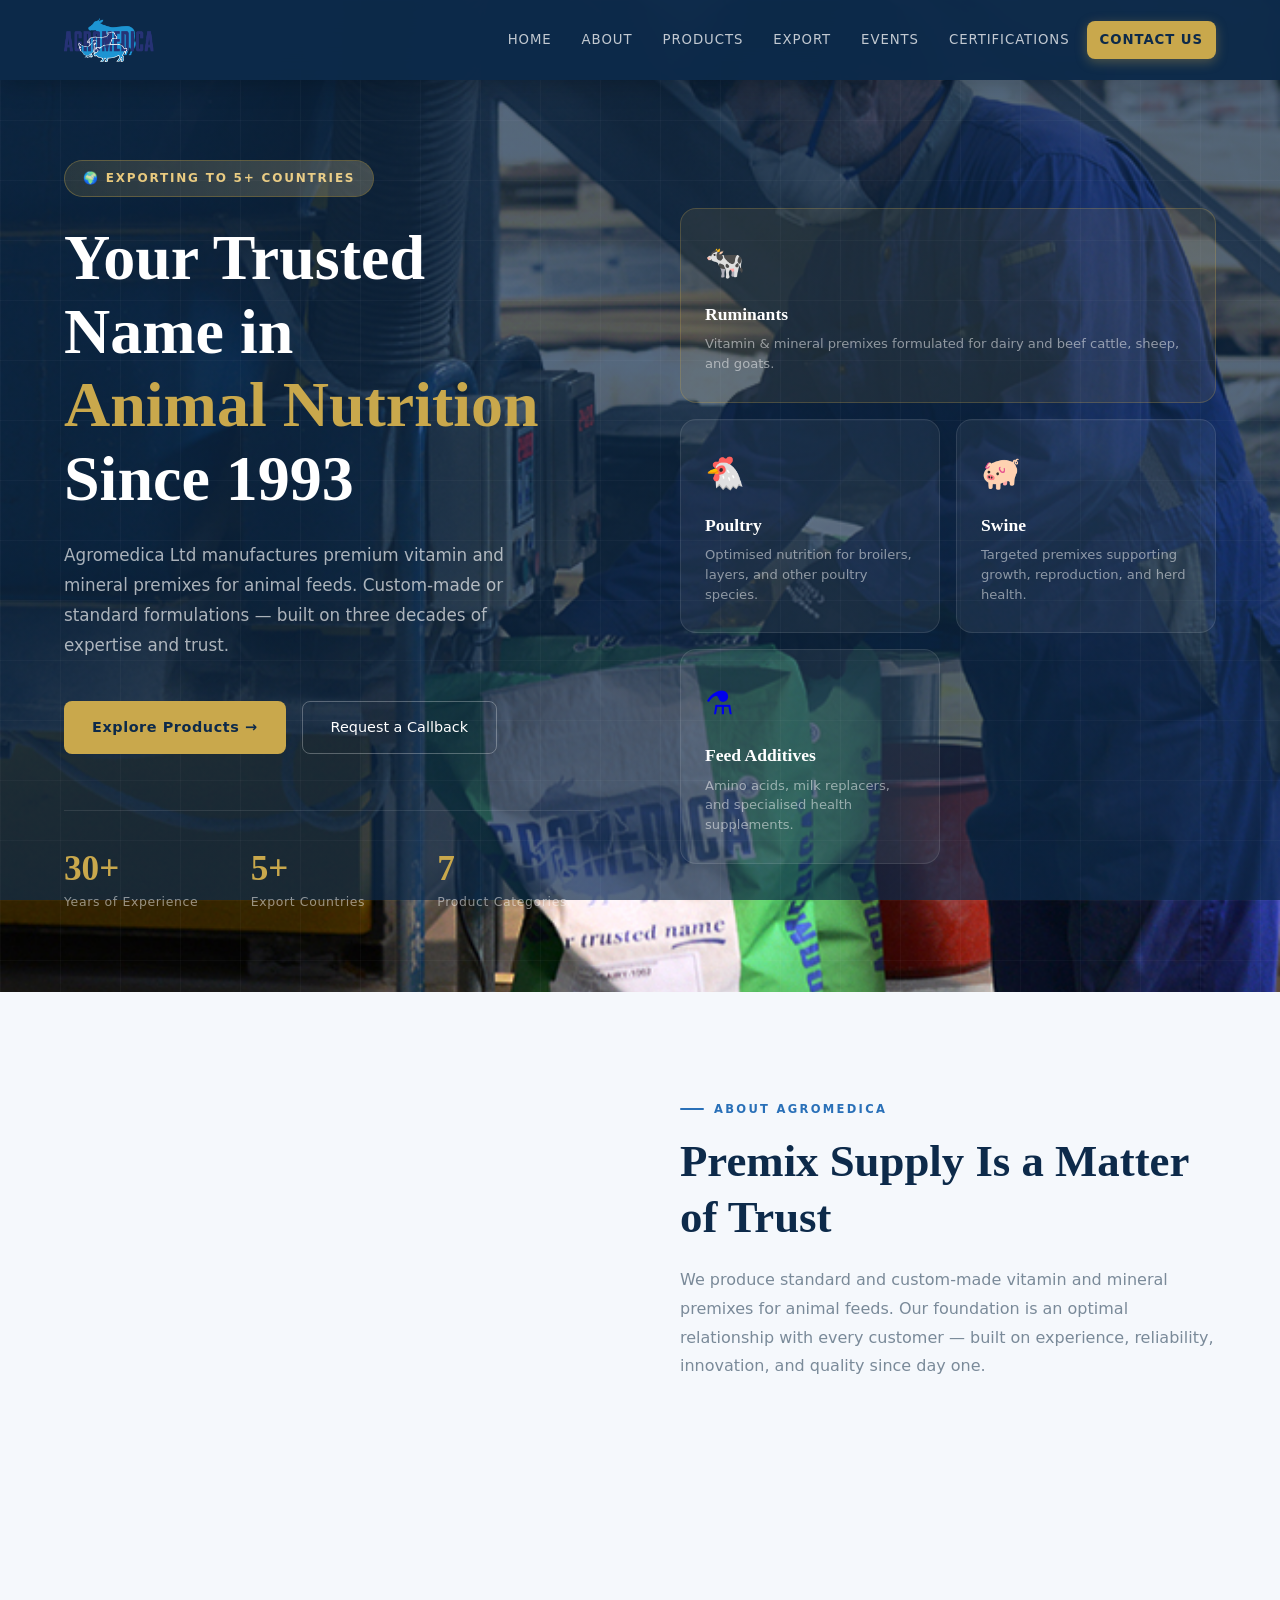
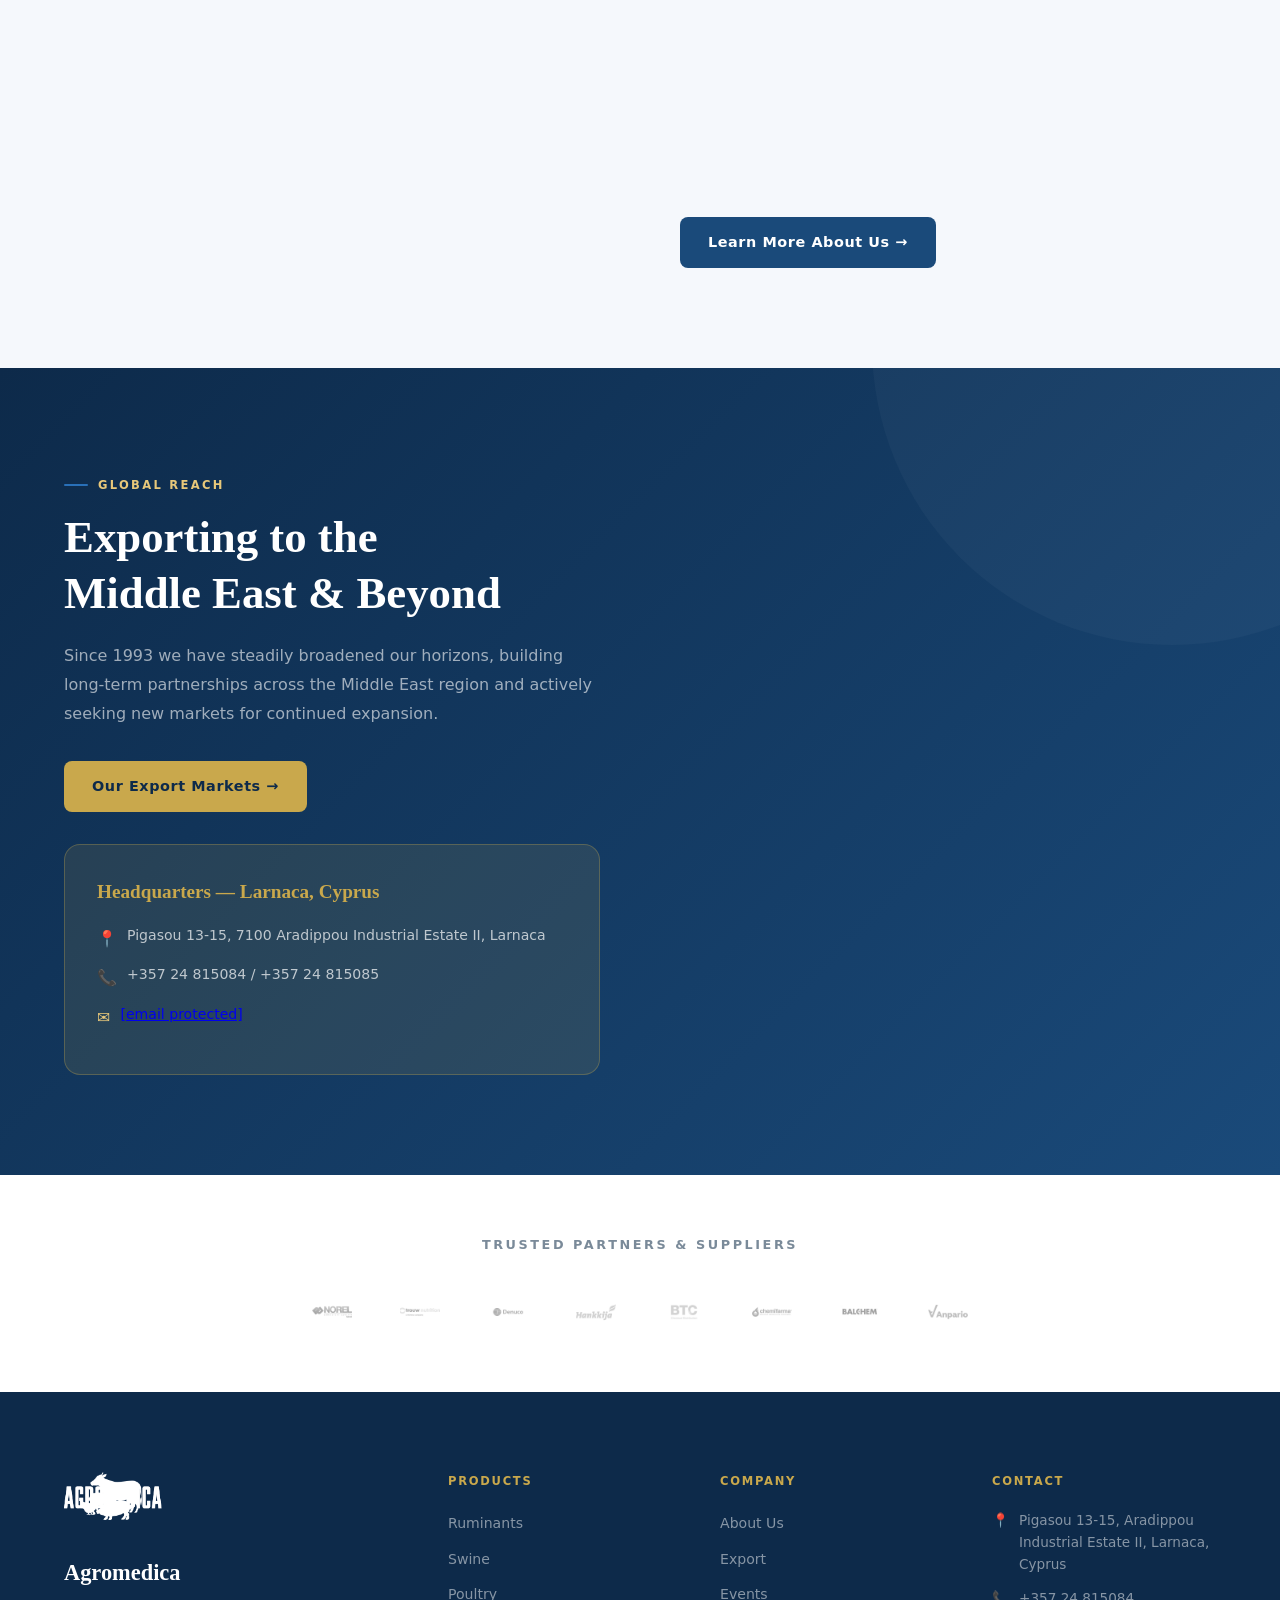
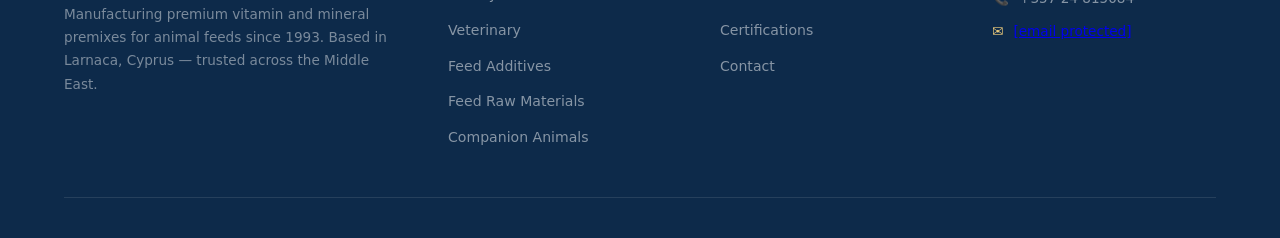
==== index.html @ ba74bc14 "Initial commit" ====
<!DOCTYPE html>
<html lang="en">
<head>
  <meta charset="UTF-8">
  <meta name="viewport" content="width=device-width, initial-scale=1.0">
  <title>Agromedica — Animal Nutrition Since 1993</title>
  <style>
/* ── Playfair Display — works offline via system fallback ── */
:root {
  --blue-dark: #0d2a4a;
  --blue-mid: #1a4a7a;
  --blue-accent: #2970b8;
  --blue-light: #5a9fd4;
  --blue-pale: #e8f2fb;
  --gold: #c9a84c;
  --gold-light: #e8c87a;
  --cream: #f5f8fc;
  --white: #ffffff;
  --gray-100: #f0f4f8;
  --gray-200: #dde6ef;
  --gray-500: #7a8a99;
  --gray-700: #3d4f60;
  --gray-900: #111e2d;
  --font-display: Georgia, 'Times New Roman', serif;
  --font-body: -apple-system, BlinkMacSystemFont, 'Segoe UI', system-ui, sans-serif;
  --nav-h: 80px;
  --ease: cubic-bezier(0.4, 0, 0.2, 1);
  --transition: 0.3s var(--ease);
}

*, *::before, *::after { box-sizing: border-box; margin: 0; padding: 0; }
html { scroll-behavior: smooth; }
body { font-family: var(--font-body); font-size: 16px; color: var(--gray-900); background: var(--white); line-height: 1.6; overflow-x: hidden; }

/* ── KEYFRAMES ── */
@keyframes fadeUp { from { opacity:0; transform:translateY(40px); } to { opacity:1; transform:translateY(0); } }
@keyframes fadeIn { from { opacity:0; } to { opacity:1; } }
@keyframes slideInLeft { from { opacity:0; transform:translateX(-60px); } to { opacity:1; transform:translateX(0); } }
@keyframes slideInRight { from { opacity:0; transform:translateX(60px); } to { opacity:1; transform:translateX(0); } }
@keyframes shimmer { 0% { background-position:-200% center; } 100% { background-position:200% center; } }
@keyframes float { 0%,100% { transform:translateY(0); } 50% { transform:translateY(-14px); } }
@keyframes spin-slow { from { transform:rotate(0deg); } to { transform:rotate(360deg); } }
@keyframes nav-drop { from { opacity:0; transform:translateY(-100%); } to { opacity:1; transform:translateY(0); } }
@keyframes particle { 0% { transform:translateY(0) rotate(0deg); opacity:.6; } 100% { transform:translateY(-100vh) rotate(720deg); opacity:0; } }
@keyframes gradient-shift { 0%,100% { background-position:0% 50%; } 50% { background-position:100% 50%; } }
@keyframes bar-grow { from { transform:scaleX(0); } to { transform:scaleX(1); } }
@keyframes pulse { 0%,100% { box-shadow:0 0 0 0 rgba(201,168,76,0.4); } 50% { box-shadow:0 0 0 12px rgba(201,168,76,0); } }

/* ── SCROLL REVEAL ── */
.reveal { opacity:0; transform:translateY(36px); transition:opacity .7s var(--ease), transform .7s var(--ease); }
.reveal.visible { opacity:1; transform:translateY(0); }
.reveal-left { opacity:0; transform:translateX(-50px); transition:opacity .7s var(--ease), transform .7s var(--ease); }
.reveal-left.visible { opacity:1; transform:translateX(0); }
.reveal-right { opacity:0; transform:translateX(50px); transition:opacity .7s var(--ease), transform .7s var(--ease); }
.reveal-right.visible { opacity:1; transform:translateX(0); }
.delay-1 { transition-delay:.1s!important; } .delay-2 { transition-delay:.2s!important; }
.delay-3 { transition-delay:.3s!important; } .delay-4 { transition-delay:.4s!important; }
.delay-5 { transition-delay:.5s!important; }

/* ── NAV ── */
nav {
  position:fixed; top:0; left:0; right:0; height:var(--nav-h);
  background:rgba(13,42,74,0.97);
  backdrop-filter:blur(16px); -webkit-backdrop-filter:blur(16px);
  display:flex; align-items:center; justify-content:space-between;
  padding:0 5%; z-index:1000;
  box-shadow:0 2px 24px rgba(0,0,0,0.25);
  animation:nav-drop .6s var(--ease) both;
}
.nav-logo { display:flex; align-items:center; gap:12px; text-decoration:none; transition:opacity var(--transition); }
.nav-logo:hover { opacity:.85; }
.nav-logo-icon {
  width:44px; height:44px; background:var(--gold); border-radius:10px;
  display:grid; place-items:center; font-size:20px;
  transition:transform var(--transition), box-shadow var(--transition);
}
.nav-logo:hover .nav-logo-icon { transform:rotate(-8deg) scale(1.1); box-shadow:0 6px 18px rgba(201,168,76,.5); }
.nav-logo-text { font-family:var(--font-display); font-size:1.4rem; font-weight:700; color:var(--white); letter-spacing:.02em; display:block; }
.nav-logo-sub { display:block; font-size:.6rem; font-weight:400; letter-spacing:.18em; text-transform:uppercase; color:var(--gold-light); line-height:1; }
.nav-links { display:flex; align-items:center; gap:4px; list-style:none; }
.nav-links li { opacity:0; animation:fadeIn .4s var(--ease) forwards; }
.nav-links li:nth-child(1){animation-delay:.15s} .nav-links li:nth-child(2){animation-delay:.22s}
.nav-links li:nth-child(3){animation-delay:.29s} .nav-links li:nth-child(4){animation-delay:.36s}
.nav-links li:nth-child(5){animation-delay:.43s} .nav-links li:nth-child(6){animation-delay:.5s}
.nav-links li:nth-child(7){animation-delay:.57s}
.nav-links a {
  font-size:.83rem; font-weight:500; letter-spacing:.07em; text-transform:uppercase;
  color:rgba(255,255,255,.75); text-decoration:none;
  padding:8px 13px; border-radius:7px; display:block; position:relative;
  transition:color var(--transition), background var(--transition);
}
.nav-links a::after {
  content:''; position:absolute; bottom:4px; left:13px; right:13px;
  height:2px; background:var(--gold); border-radius:2px;
  transform:scaleX(0); transform-origin:center;
  transition:transform var(--transition);
}
.nav-links a:hover, .nav-links a.active { color:var(--white); background:rgba(255,255,255,.09); }
.nav-links a:hover::after, .nav-links a.active::after { transform:scaleX(1); }
.nav-cta { background:var(--gold)!important; color:var(--blue-dark)!important; font-weight:700!important; border-radius:8px!important; box-shadow:0 3px 12px rgba(201,168,76,.35)!important; }
.nav-cta:hover { background:var(--gold-light)!important; transform:translateY(-2px)!important; box-shadow:0 6px 20px rgba(201,168,76,.5)!important; }
.nav-cta::after { display:none!important; }
.hamburger { display:none; flex-direction:column; gap:5px; cursor:pointer; padding:8px; border:none; background:transparent; }
.hamburger span { display:block; width:24px; height:2px; background:var(--white); border-radius:2px; transition:var(--transition); }

/* ── HERO ── */
.hero { min-height:100vh; padding-top:var(--nav-h); position:relative; display:flex; align-items:center; overflow:hidden; background:var(--blue-dark); }
.hero-bg {
  position:absolute; inset:0;
  background: linear-gradient(rgba(13,42,74,0.7), rgba(13,42,74,0.7)), url('images/about-image.jpg') center/cover no-repeat;
  background-size: cover; background-position: center; background-attachment: fixed;
}
.hero-particles { position:absolute; inset:0; overflow:hidden; pointer-events:none; }
.hero-particles span { position:absolute; bottom:-20px; width:6px; height:6px; border-radius:50%; background:rgba(201,168,76,.4); animation:particle linear infinite; }
.hero-particles span:nth-child(1){left:10%;animation-duration:14s;animation-delay:0s;width:4px;height:4px}
.hero-particles span:nth-child(2){left:25%;animation-duration:18s;animation-delay:2s;width:7px;height:7px;background:rgba(90,159,212,.3)}
.hero-particles span:nth-child(3){left:40%;animation-duration:12s;animation-delay:4s;width:3px;height:3px}
.hero-particles span:nth-child(4){left:60%;animation-duration:20s;animation-delay:1s;width:8px;height:8px;background:rgba(90,159,212,.25)}
.hero-particles span:nth-child(5){left:75%;animation-duration:16s;animation-delay:3s;width:5px;height:5px}
.hero-particles span:nth-child(6){left:88%;animation-duration:11s;animation-delay:5s;width:3px;height:3px;background:rgba(232,200,122,.5)}
.hero-grid {
  position:absolute; inset:0;
  background-image:linear-gradient(rgba(255,255,255,.03) 1px,transparent 1px),linear-gradient(90deg,rgba(255,255,255,.03) 1px,transparent 1px);
  background-size:60px 60px; animation:fadeIn 2s ease both .8s; opacity:0;
}
.hero-content {
  position:relative; z-index:2; max-width:1280px; margin:0 auto;
  padding:80px 5%; display:grid; grid-template-columns:1fr 1fr; gap:80px; align-items:center; width:100%;
}
.hero-badge {
  display:inline-flex; align-items:center; gap:8px;
  background:rgba(201,168,76,.15); border:1px solid rgba(201,168,76,.35);
  color:var(--gold-light); font-size:.75rem; font-weight:600; letter-spacing:.15em; text-transform:uppercase;
  padding:8px 18px; border-radius:100px; margin-bottom:24px;
  animation:fadeUp .7s var(--ease) both .3s; position:relative; overflow:hidden;
}
.hero-badge::after { content:''; position:absolute; inset:0; background:linear-gradient(90deg,transparent,rgba(255,255,255,.12),transparent); background-size:200% 100%; animation:shimmer 2.5s ease infinite; }
.hero-title { font-family:var(--font-display); font-size:clamp(2.4rem,5vw,4rem); font-weight:700; color:var(--white); line-height:1.15; margin-bottom:24px; animation:fadeUp .7s var(--ease) both .5s; }
.hero-title em { font-style:normal; color:var(--gold); }
.hero-desc { font-size:1.05rem; color:rgba(255,255,255,.65); line-height:1.8; margin-bottom:40px; max-width:480px; animation:fadeUp .7s var(--ease) both .65s; }
.hero-actions { display:flex; gap:16px; flex-wrap:wrap; animation:fadeUp .7s var(--ease) both .8s; }
.hero-stats { display:grid; grid-template-columns:repeat(3,1fr); gap:24px; margin-top:56px; padding-top:40px; border-top:1px solid rgba(255,255,255,.1); animation:fadeUp .7s var(--ease) both .95s; }
.hero-stat-num { font-family:var(--font-display); font-size:2.2rem; font-weight:700; color:var(--gold); line-height:1; }
.hero-stat-label { font-size:.78rem; color:rgba(255,255,255,.5); font-weight:400; letter-spacing:.05em; margin-top:6px; }
.hero-visual { animation:slideInRight .9s var(--ease) both .6s; }
.hero-cards { display:grid; grid-template-columns:1fr 1fr; gap:16px; }
.hero-card { background:rgba(255,255,255,.06); border:1px solid rgba(255,255,255,.1); border-radius:16px; padding:28px 24px; transition:background var(--transition),border-color var(--transition),transform .4s var(--ease),box-shadow .4s var(--ease); text-decoration:none; display:block; }
.hero-card:hover { background:rgba(255,255,255,.11); border-color:rgba(201,168,76,.45); transform:translateY(-8px); box-shadow:0 20px 48px rgba(0,0,0,.3); }
.hero-card:first-child { grid-column:1/-1; background:rgba(201,168,76,.1); border-color:rgba(201,168,76,.25); }
.hero-card:first-child:hover { background:rgba(201,168,76,.17); border-color:rgba(201,168,76,.55); }
.hero-card-icon { font-size:2rem; margin-bottom:12px; transition:transform .4s var(--ease); }
.hero-card:hover .hero-card-icon { transform:scale(1.25) rotate(-5deg); }
.hero-card-title { font-family:var(--font-display); font-size:1.1rem; font-weight:600; color:var(--white); margin-bottom:6px; }
.hero-card-desc { font-size:.82rem; color:rgba(255,255,255,.5); line-height:1.5; }

/* ── BUTTONS ── */
.btn-primary { display:inline-flex; align-items:center; gap:8px; background:var(--gold); color:var(--blue-dark); font-family:var(--font-body); font-weight:700; font-size:.9rem; letter-spacing:.04em; padding:14px 28px; border-radius:8px; text-decoration:none; transition:background var(--transition),transform var(--transition),box-shadow var(--transition); border:none; cursor:pointer; }
.btn-primary:hover { background:var(--gold-light); transform:translateY(-3px); box-shadow:0 10px 28px rgba(201,168,76,.4); }
.btn-primary:active { transform:translateY(-1px); }
.btn-outline { display:inline-flex; align-items:center; gap:8px; background:transparent; color:var(--white); font-family:var(--font-body); font-weight:500; font-size:.9rem; padding:14px 28px; border-radius:8px; text-decoration:none; border:1.5px solid rgba(255,255,255,.28); transition:border-color var(--transition),background var(--transition),transform var(--transition); cursor:pointer; }
.btn-outline:hover { border-color:rgba(255,255,255,.65); background:rgba(255,255,255,.07); transform:translateY(-2px); }

/* ── SECTIONS ── */
.section { padding:100px 5%; }
.section-inner { max-width:1280px; margin:0 auto; }
.section-label { display:inline-flex; align-items:center; gap:10px; font-size:.72rem; font-weight:700; letter-spacing:.2em; text-transform:uppercase; color:var(--blue-accent); margin-bottom:16px; }
.section-label::before { content:''; width:24px; height:2px; background:var(--blue-accent); border-radius:2px; display:block; transform-origin:left; }
.section-title { font-family:var(--font-display); font-size:clamp(1.8rem,3.5vw,2.8rem); font-weight:700; color:var(--blue-dark); line-height:1.25; margin-bottom:20px; }
.section-title.light { color:var(--white); }
.section-desc { font-size:1rem; color:var(--gray-500); line-height:1.8; max-width:600px; }

/* ── ABOUT ── */
.about-strip { background:var(--cream); }
.about-grid { display:grid; grid-template-columns:1fr 1fr; gap:80px; align-items:center; }
.about-image-wrap { position:relative; }
.about-image-placeholder { width:100%; aspect-ratio:4/3; background:linear-gradient(135deg,var(--blue-mid),var(--blue-accent)); border-radius:20px; display:grid; place-items:center; font-size:5rem; overflow:hidden; position:relative; transition:transform .6s var(--ease),box-shadow .6s var(--ease); }
.about-image-placeholder:hover { transform:scale(1.02) rotate(.5deg); box-shadow:0 24px 60px rgba(13,42,74,.2); }
.about-badge { position:absolute; bottom:-20px; right:-20px; background:var(--gold); color:var(--blue-dark); border-radius:16px; padding:20px 24px; text-align:center; box-shadow:0 12px 32px rgba(201,168,76,.35); animation:float 4s ease-in-out infinite; }
.about-badge-num { font-family:var(--font-display); font-size:2rem; font-weight:900; line-height:1; }
.about-badge-text { font-size:.72rem; font-weight:600; letter-spacing:.1em; text-transform:uppercase; margin-top:4px; }
.about-pillars { display:grid; grid-template-columns:1fr 1fr; gap:16px; margin-top:32px; }
.pillar { background:var(--white); border-radius:12px; padding:20px; border-left:3px solid var(--blue-accent); transition:transform var(--transition),box-shadow var(--transition),border-color var(--transition); }
.pillar:hover { transform:translateX(5px); box-shadow:0 8px 24px rgba(13,42,74,.1); border-color:var(--gold); }
.pillar-icon { font-size:1.4rem; margin-bottom:8px; transition:transform var(--transition); }
.pillar:hover .pillar-icon { transform:scale(1.3); }
.pillar-title { font-weight:600; font-size:.9rem; color:var(--blue-dark); margin-bottom:4px; }
.pillar-text { font-size:.8rem; color:var(--gray-500); line-height:1.5; }

/* ── PRODUCTS ── */
.products-section { background:var(--white); }
.product-filters { display:flex; gap:10px; flex-wrap:wrap; margin:32px 0; }
.filter-btn { padding:8px 18px; border-radius:100px; border:1.5px solid var(--gray-200); background:transparent; font-family:var(--font-body); font-size:.82rem; font-weight:500; color:var(--gray-700); cursor:pointer; transition:background var(--transition),border-color var(--transition),color var(--transition),transform var(--transition); }
.filter-btn:hover { transform:translateY(-2px); }
.filter-btn:hover,.filter-btn.active { background:var(--blue-mid); border-color:var(--blue-mid); color:var(--white); }
.products-grid { display:grid; grid-template-columns:repeat(auto-fill,minmax(300px,1fr)); gap:24px; }
.product-card { background:var(--cream); border-radius:16px; overflow:hidden; border:1px solid var(--gray-200); transition:transform .4s var(--ease),box-shadow .4s var(--ease),border-color var(--transition); text-decoration:none; display:block; }
.product-card:hover { transform:translateY(-8px) scale(1.01); box-shadow:0 24px 52px rgba(13,42,74,.13); border-color:var(--blue-light); }
.product-card-header { padding:32px; display:flex; align-items:center; gap:16px; }
.product-icon { width:60px; height:60px; border-radius:12px; display:grid; place-items:center; font-size:1.8rem; flex-shrink:0; transition:transform .4s var(--ease); }
.product-card:hover .product-icon { transform:rotate(-8deg) scale(1.15); }
.product-card-body { padding:0 32px 32px; }
.product-category { font-size:.7rem; font-weight:700; letter-spacing:.15em; text-transform:uppercase; color:var(--blue-accent); margin-bottom:6px; }
.product-name { font-family:var(--font-display); font-size:1.15rem; font-weight:600; color:var(--blue-dark); margin-bottom:10px; line-height:1.3; }
.product-desc { font-size:.85rem; color:var(--gray-500); line-height:1.6; }
.product-tag { display:inline-block; margin-top:14px; font-size:.75rem; font-weight:600; color:var(--blue-accent); background:rgba(41,112,184,.1); border-radius:100px; padding:4px 12px; transition:background var(--transition),color var(--transition); }
.product-card:hover .product-tag { background:var(--blue-accent); color:var(--white); }

/* ── EXPORT ── */
.export-section { background:linear-gradient(135deg,var(--blue-dark) 0%,var(--blue-mid) 100%); position:relative; overflow:hidden; }
.export-section::before { content:''; position:absolute; top:-40%; right:-15%; width:600px; height:600px; border-radius:50%; background:rgba(255,255,255,.03); animation:spin-slow 40s linear infinite; pointer-events:none; }
.export-grid { display:grid; grid-template-columns:1fr 1fr; gap:80px; align-items:start; }
.export-countries { display:grid; grid-template-columns:1fr 1fr; gap:14px; margin-top:32px; }
.country-card { background:rgba(255,255,255,.07); border:1px solid rgba(255,255,255,.12); border-radius:12px; padding:18px 20px; display:flex; align-items:center; gap:12px; transition:background var(--transition),border-color var(--transition),transform var(--transition); cursor:default; }
.country-card:hover { background:rgba(255,255,255,.13); border-color:rgba(201,168,76,.45); transform:translateX(5px); }
.country-flag { font-size:1.6rem; transition:transform var(--transition); }
.country-card:hover .country-flag { transform:scale(1.2); }
.country-name { font-weight:600; font-size:.9rem; color:var(--white); }
.country-detail { font-size:.75rem; color:rgba(255,255,255,.5); margin-top:2px; }
.hq-card { background:rgba(201,168,76,.12); border:1px solid rgba(201,168,76,.3); border-radius:16px; padding:32px; margin-top:32px; transition:background var(--transition),border-color var(--transition); }
.hq-card:hover { background:rgba(201,168,76,.18); border-color:rgba(201,168,76,.5); }
.hq-card h4 { font-family:var(--font-display); font-size:1.2rem; color:var(--gold); margin-bottom:16px; }
.hq-detail { display:flex; align-items:flex-start; gap:10px; margin-bottom:12px; font-size:.88rem; color:rgba(255,255,255,.7); }
.hq-icon { font-size:1rem; flex-shrink:0; margin-top:2px; color:var(--gold-light); }

/* ── EVENTS ── */
.events-section { background:var(--gray-100); }
.events-tabs { display:flex; margin:32px 0; border-radius:10px; overflow:hidden; border:1.5px solid var(--gray-200); width:fit-content; }
.events-tab { padding:10px 24px; font-family:var(--font-body); font-size:.85rem; font-weight:600; border:none; background:var(--white); color:var(--gray-500); cursor:pointer; transition:background var(--transition),color var(--transition); }
.events-tab.active { background:var(--blue-mid); color:var(--white); }
.events-tab:hover:not(.active) { background:var(--gray-200); }
.events-grid { display:grid; grid-template-columns:repeat(auto-fill,minmax(340px,1fr)); gap:24px; }
.event-card { background:var(--white); border-radius:16px; overflow:hidden; border:1px solid var(--gray-200); transition:transform .4s var(--ease),box-shadow .4s var(--ease); display:flex; flex-direction:column; }
.event-card:hover { transform:translateY(-6px); box-shadow:0 20px 48px rgba(13,42,74,.12); }
.event-card-banner { height:6px; background:var(--blue-accent); }
.event-card-banner.upcoming { background:var(--gold); }
.event-card-banner.past { background:var(--gray-500); }
.event-card-body { padding:28px; flex:1; }
.event-date-badge { display:inline-flex; align-items:center; gap:6px; font-size:.75rem; font-weight:700; letter-spacing:.1em; text-transform:uppercase; padding:6px 12px; border-radius:100px; margin-bottom:16px; }
.event-date-badge.upcoming { background:rgba(201,168,76,.12); color:#1a5a8a; }
.event-date-badge.past { background:var(--gray-200); color:var(--gray-500); }
.event-name { font-family:var(--font-display); font-size:1.2rem; font-weight:700; color:var(--blue-dark); margin-bottom:8px; line-height:1.3; }
.event-location { font-size:.85rem; color:var(--gray-500); display:flex; align-items:center; gap:6px; margin-bottom:12px; }
.event-desc { font-size:.85rem; color:var(--gray-700); line-height:1.6; }
.event-card-footer { padding:16px 28px; border-top:1px solid var(--gray-200); display:flex; align-items:center; justify-content:space-between; }
.event-type-tag { font-size:.72rem; font-weight:600; letter-spacing:.1em; text-transform:uppercase; color:var(--blue-accent); }
.event-link { font-size:.82rem; font-weight:600; color:var(--blue-mid); text-decoration:none; display:flex; align-items:center; gap:4px; transition:color var(--transition),gap var(--transition); }
.event-link:hover { color:var(--gold); gap:8px; }

/* ── PARTNERS ── */
.partners-section { background:var(--white); padding:60px 5%; }
.partners-inner { max-width:1280px; margin:0 auto; text-align:center; }
.partners-title { font-size:.8rem; font-weight:700; letter-spacing:.2em; text-transform:uppercase; color:var(--gray-500); margin-bottom:36px; }
.partners-logos { display:flex; align-items:center; justify-content:center; gap:48px; flex-wrap:wrap; }
.partner-logo { height:40px; opacity:.4; filter:grayscale(1); transition:opacity .4s var(--ease),filter .4s var(--ease),transform .4s var(--ease); object-fit:contain; cursor:pointer; }
.partner-logo:hover { opacity:1; filter:grayscale(0); transform:scale(1.12) translateY(-4px); }

/* ── FOOTER ── */
footer { background:var(--blue-dark); padding:80px 5% 40px; }
.footer-inner { max-width:1280px; margin:0 auto; }
.footer-grid { display:grid; grid-template-columns:1.5fr 1fr 1fr 1fr; gap:48px; padding-bottom:48px; border-bottom:1px solid rgba(255,255,255,.1); }
.footer-brand-name { font-family:var(--font-display); font-size:1.4rem; font-weight:700; color:var(--white); margin:16px 0 12px; }
.footer-brand-desc { font-size:.85rem; color:rgba(255,255,255,.45); line-height:1.7; }
.footer-col-title { font-size:.72rem; font-weight:700; letter-spacing:.15em; text-transform:uppercase; color:var(--gold); margin-bottom:20px; }
.footer-links { list-style:none; display:flex; flex-direction:column; gap:10px; }
.footer-links a { font-size:.88rem; color:rgba(255,255,255,.5); text-decoration:none; transition:color var(--transition),padding-left var(--transition); }
.footer-links a:hover { color:var(--white); padding-left:6px; }
.footer-contact-item { display:flex; gap:10px; margin-bottom:12px; font-size:.85rem; color:rgba(255,255,255,.5); }
.footer-contact-icon { color:var(--gold-light); flex-shrink:0; }
.footer-bottom { display:flex; align-items:center; justify-content:space-between; padding-top:32px; font-size:.8rem; color:rgba(255,255,255,.3); flex-wrap:wrap; gap:12px; }

/* ── PAGE HEADER ── */
.page-header { padding:calc(var(--nav-h) + 60px) 5% 80px; background:linear-gradient(135deg,var(--blue-dark) 0%,var(--blue-mid) 100%); position:relative; overflow:hidden; }
.page-header::before { content:''; position:absolute; inset:0; background:radial-gradient(ellipse 70% 70% at 80% 50%,rgba(201,168,76,.08),transparent 60%),linear-gradient(rgba(255,255,255,.02) 1px,transparent 1px),linear-gradient(90deg,rgba(255,255,255,.02) 1px,transparent 1px); background-size:auto,50px 50px,50px 50px; }
.page-header-inner { max-width:1280px; margin:0 auto; position:relative; z-index:1; }
.page-header-title { font-family:var(--font-display); font-size:clamp(2rem,5vw,3.5rem); font-weight:700; color:var(--white); margin-bottom:16px; animation:slideInLeft .7s var(--ease) both .2s; }
.page-header-desc { font-size:1.05rem; color:rgba(255,255,255,.6); max-width:580px; line-height:1.7; animation:slideInLeft .7s var(--ease) both .35s; }
.breadcrumb { display:flex; align-items:center; gap:8px; font-size:.8rem; color:rgba(255,255,255,.4); margin-bottom:20px; animation:fadeIn .6s var(--ease) both .1s; }
.breadcrumb a { color:var(--gold-light); text-decoration:none; transition:color var(--transition); }
.breadcrumb a:hover { color:var(--gold); }

/* ── CERTS ── */
.certs-grid { display:grid; grid-template-columns:repeat(auto-fill,minmax(260px,1fr)); gap:24px; margin-top:40px; }
.cert-card { background:var(--cream); border:1px solid var(--gray-200); border-radius:16px; padding:32px; text-align:center; transition:transform .4s var(--ease),box-shadow .4s var(--ease),border-color var(--transition); }
.cert-card:hover { transform:translateY(-6px) scale(1.02); box-shadow:0 16px 40px rgba(13,42,74,.1); border-color:var(--blue-light); }
.cert-icon { font-size:2.5rem; margin-bottom:16px; transition:transform .4s var(--ease); }
.cert-card:hover .cert-icon { transform:rotate(-10deg) scale(1.3); }
.cert-name { font-family:var(--font-display); font-size:1.1rem; font-weight:600; color:var(--blue-dark); margin-bottom:8px; }
.cert-desc { font-size:.82rem; color:var(--gray-500); line-height:1.6; }

/* ── CONTACT ── */
.contact-grid { display:grid; grid-template-columns:1fr 1.4fr; gap:64px; align-items:start; }
.contact-form { background:var(--cream); border-radius:20px; padding:48px; }
.form-row { display:grid; grid-template-columns:1fr 1fr; gap:20px; }
.form-group { margin-bottom:20px; }
.form-group label { display:block; font-size:.82rem; font-weight:600; color:var(--blue-dark); margin-bottom:8px; }
.form-group input,.form-group select,.form-group textarea { width:100%; padding:12px 16px; border:1.5px solid var(--gray-200); border-radius:8px; font-family:var(--font-body); font-size:.9rem; color:var(--gray-900); background:var(--white); transition:border-color var(--transition),box-shadow var(--transition); outline:none; }
.form-group input:focus,.form-group select:focus,.form-group textarea:focus { border-color:var(--blue-accent); box-shadow:0 0 0 3px rgba(41,112,184,.12); }
.form-group textarea { resize:vertical; min-height:120px; }

/* ── RESPONSIVE ── */
@media (max-width:1024px) {
  .hero-content,.about-grid,.export-grid,.contact-grid { grid-template-columns:1fr; gap:48px; }
  .footer-grid { grid-template-columns:1fr 1fr; }
}
@media (max-width:768px) {
  .nav-links { display:none; }
  .hamburger { display:flex; }
  .nav-links.open { display:flex; flex-direction:column; position:fixed; top:var(--nav-h); left:0; right:0; background:rgba(13,42,74,.98); backdrop-filter:blur(16px); padding:24px 5%; border-top:1px solid rgba(255,255,255,.1); gap:4px; animation:fadeUp .3s var(--ease) both; }
  .nav-links.open li { opacity:1; animation:none; }
  .hero-stats { grid-template-columns:1fr 1fr; }
  .about-pillars { grid-template-columns:1fr; }
  .export-countries { grid-template-columns:1fr; }
  .footer-grid { grid-template-columns:1fr; gap:32px; }
  .form-row { grid-template-columns:1fr; }
  .contact-form { padding:28px; }
}


.nav-logo-img {
  height: 44px;
  width: auto;
  object-fit: contain;
  display: block;
  transition: opacity 0.3s ease;
}
.nav-logo:hover .nav-logo-img { opacity: 0.85; }
/* Remove old icon styles that no longer apply */
.nav-logo-icon { display: none; }
.nav-logo-text { display: none; }
.nav-logo-sub  { display: none; }

</style>
</head>
<body>

<!-- NAV -->
<nav>
  <a href="index.html" class="nav-logo">
    <img src="images/agromedica-logo.png" alt="Agromedica" class="nav-logo-img">
  </a>
  <ul class="nav-links">
    <li><a href="index.html">Home</a></li>
    <li><a href="pages/about.html">About</a></li>
    <li><a href="pages/products.html">Products</a></li>
    <li><a href="pages/export.html">Export</a></li>
    <li><a href="pages/events.html">Events</a></li>
    <li><a href="pages/certifications.html">Certifications</a></li>
    <li><a href="pages/contact.html" class="nav-cta">Contact Us</a></li>
  </ul>
  <div class="hamburger" aria-label="Menu">
    <span></span><span></span><span></span>
  </div>
</nav>

<!-- HERO -->
<section class="hero">
  <div class="hero-bg"></div>
  <div class="hero-grid"></div>
  <div class="hero-content">
    <div>
      <div class="hero-badge fade-up">🌍 Exporting to 5+ Countries</div>
      <h1 class="hero-title fade-up">
        Your Trusted Name in<br><em>Animal Nutrition</em><br>Since 1993
      </h1>
      <p class="hero-desc fade-up">
        Agromedica Ltd manufactures premium vitamin and mineral premixes for animal feeds.
        Custom-made or standard formulations — built on three decades of expertise and trust.
      </p>
      <div class="hero-actions fade-up">
        <a href="pages/products.html" class="btn-primary">Explore Products →</a>
        <a href="pages/contact.html" class="btn-outline">Request a Callback</a>
      </div>
      <div class="hero-stats">
        <div>
          <div class="hero-stat-num"><span class="counter" data-target="30" data-suffix="+">30+</span></div>
          <div class="hero-stat-label">Years of Experience</div>
        </div>
        <div>
          <div class="hero-stat-num"><span class="counter" data-target="5" data-suffix="+">5+</span></div>
          <div class="hero-stat-label">Export Countries</div>
        </div>
        <div>
          <div class="hero-stat-num"><span class="counter" data-target="7" data-suffix="">7</span></div>
          <div class="hero-stat-label">Product Categories</div>
        </div>
      </div>
    </div>
    <div class="hero-visual">
      <div class="hero-cards">
        <a href="pages/products.html?cat=ruminants" class="hero-card">
          <div class="hero-card-icon">🐄</div>
          <div class="hero-card-title">Ruminants</div>
          <div class="hero-card-desc">Vitamin & mineral premixes formulated for dairy and beef cattle, sheep, and goats.</div>
        </a>
        <a href="pages/products.html?cat=poultry" class="hero-card">
          <div class="hero-card-icon">🐔</div>
          <div class="hero-card-title">Poultry</div>
          <div class="hero-card-desc">Optimised nutrition for broilers, layers, and other poultry species.</div>
        </a>
        <a href="pages/products.html?cat=swine" class="hero-card">
          <div class="hero-card-icon">🐖</div>
          <div class="hero-card-title">Swine</div>
          <div class="hero-card-desc">Targeted premixes supporting growth, reproduction, and herd health.</div>
        </a>
        <a href="pages/products.html?cat=feed-additives" class="hero-card">
          <div class="hero-card-icon">⚗️</div>
          <div class="hero-card-title">Feed Additives</div>
          <div class="hero-card-desc">Amino acids, milk replacers, and specialised health supplements.</div>
        </a>
      </div>
    </div>
  </div>
</section>

<!-- ABOUT STRIP -->
<section class="section about-strip" id="about">
  <div class="section-inner">
    <div class="about-grid">
      <div class="about-image-wrap reveal-left">
        <div class="about-image-placeholder"></div>
        <div class="about-badge">
          <div class="about-badge-num">1993</div>
          <div class="about-badge-text">Founded</div>
        </div>
      </div>
      <div>
        <div class="section-label">About Agromedica</div>
        <h2 class="section-title">Premix Supply Is a Matter of Trust</h2>
        <p class="section-desc">
          We produce standard and custom-made vitamin and mineral premixes for animal feeds.
          Our foundation is an optimal relationship with every customer — built on experience,
          reliability, innovation, and quality since day one.
        </p>
        <div class="about-pillars">
          <div class="pillar reveal">
            <div class="pillar-icon">🎯</div>
            <div class="pillar-title">Our Mission</div>
            <div class="pillar-text">Produce and distribute high quality products while building lasting customer relationships.</div>
          </div>
          <div class="pillar reveal">
            <div class="pillar-icon">🔭</div>
            <div class="pillar-title">Our Vision</div>
            <div class="pillar-text">To be a leading producer of premixes and feed supplements in Cyprus and across the region.</div>
          </div>
          <div class="pillar reveal">
            <div class="pillar-icon">🏭</div>
            <div class="pillar-title">Manufacturing</div>
            <div class="pillar-text">Custom and standard formulations from our facility in Larnaca, Cyprus.</div>
          </div>
          <div class="pillar reveal">
            <div class="pillar-icon">🌐</div>
            <div class="pillar-title">Distribution</div>
            <div class="pillar-text">Amino acids, milk replacers, veterinary and pharmaceutical products for all production animals.</div>
          </div>
        </div>
        <div style="margin-top:32px">
          <a href="pages/about.html" class="btn-primary" style="background:var(--blue-mid);color:#fff">Learn More About Us →</a>
        </div>
      </div>
    </div>
  </div>
</section>

<!-- EXPORT STRIP -->
<section class="section export-section">
  <div class="section-inner">
    <div class="export-grid">
      <div>
        <div class="section-label" style="color:var(--gold-light)">Global Reach</div>
        <h2 class="section-title light">Exporting to the<br>Middle East & Beyond</h2>
        <p class="section-desc" style="color:rgba(255,255,255,0.6)">
          Since 1993 we have steadily broadened our horizons, building long-term partnerships
          across the Middle East region and actively seeking new markets for continued expansion.
        </p>
        <div style="margin-top:32px">
          <a href="pages/export.html" class="btn-primary">Our Export Markets →</a>
        </div>
        <div class="hq-card">
          <h4>Headquarters — Larnaca, Cyprus</h4>
          <div class="hq-detail"><span class="hq-icon">📍</span> Pigasou 13-15, 7100 Aradippou Industrial Estate II, Larnaca</div>
          <div class="hq-detail"><span class="hq-icon">📞</span> +357 24 815084 / +357 24 815085</div>
          <div class="hq-detail"><span class="hq-icon">✉️</span><a href="/cdn-cgi/l/email-protection" class="__cf_email__" data-cfemail="b6dfd8d0d9f6d7d1c4d9dbd3d2dfd5d798d5d9db">[email&#160;protected]</a></div>
        </div>
      </div>
      <div>
        <div class="export-countries">
          <div class="country-card reveal"><span class="country-flag">🇨🇾</span><div><div class="country-name">Cyprus</div><div class="country-detail">Headquarters</div></div></div>
          <div class="country-card reveal"><span class="country-flag">🇦🇪</span><div><div class="country-name">UAE</div><div class="country-detail">Active Market</div></div></div>
          <div class="country-card reveal"><span class="country-flag">🇸🇦</span><div><div class="country-name">Saudi Arabia</div><div class="country-detail">Dairy Farms Support Center</div></div></div>
          <div class="country-card reveal"><span class="country-flag">🇰🇼</span><div><div class="country-name">Kuwait</div><div class="country-detail">Active Market</div></div></div>
          <div class="country-card reveal"><span class="country-flag">🇶🇦</span><div><div class="country-name">Qatar</div><div class="country-detail">Active Market</div></div></div>
          <div class="country-card reveal"><span class="country-flag">🇴🇲</span><div><div class="country-name">Oman</div><div class="country-detail">Active Market</div></div></div>
          <div class="country-card reveal"><span class="country-flag">🇯🇴</span><div><div class="country-name">Jordan</div><div class="country-detail">Tulip International Trading</div></div></div>
        </div>
      </div>
    </div>
  </div>
</section>

<!-- PARTNERS -->
<section class="partners-section">
  <div class="partners-inner">
    <p class="partners-title">Trusted Partners & Suppliers</p>
    <div class="partners-logos">
      <img class="partner-logo" src="images/NorelLogo.jpg" alt="Norel">
      <img class="partner-logo" src="images/logo_trouw.jpg" alt="Trouw Nutrition">
      <img class="partner-logo" src="images/denuco.jpg" alt="Denuco">
      <img class="partner-logo" src="images/hankkija.jpg" alt="Hankkija">
      <img class="partner-logo" src="images/csm_btc-logo_421d0e8f83.jpg" alt="BTC">
      <img class="partner-logo" src="images/chemifarma.jpg" alt="Chemifarma">
      <img class="partner-logo" src="images/balchem.jpg" alt="Balchem">
      <img class="partner-logo" src="images/Anpario_Logo_300px.jpg" alt="Anpario">
    </div>
  </div>
</section>

<!-- FOOTER -->
<footer>
  <div class="footer-inner">
    <div class="footer-grid">
      <div>
        <img src="images/agromedica-logo.png" alt="Agromedica" style="height:48px;object-fit:contain;margin-bottom:12px;filter:brightness(0) invert(1);">
        <div class="footer-brand-name">Agromedica</div>
        <div class="footer-brand-desc">Manufacturing premium vitamin and mineral premixes for animal feeds since 1993. Based in Larnaca, Cyprus — trusted across the Middle East.</div>
      </div>
      <div>
        <div class="footer-col-title">Products</div>
        <ul class="footer-links">
          <li><a href="pages/products.html">Ruminants</a></li>
          <li><a href="pages/products.html">Swine</a></li>
          <li><a href="pages/products.html">Poultry</a></li>
          <li><a href="pages/products.html">Veterinary</a></li>
          <li><a href="pages/products.html">Feed Additives</a></li>
          <li><a href="pages/products.html">Feed Raw Materials</a></li>
          <li><a href="pages/products.html">Companion Animals</a></li>
        </ul>
      </div>
      <div>
        <div class="footer-col-title">Company</div>
        <ul class="footer-links">
          <li><a href="pages/about.html">About Us</a></li>
          <li><a href="pages/export.html">Export</a></li>
          <li><a href="pages/events.html">Events</a></li>
          <li><a href="pages/certifications.html">Certifications</a></li>
          <li><a href="pages/contact.html">Contact</a></li>
        </ul>
      </div>
      <div>
        <div class="footer-col-title">Contact</div>
        <div class="footer-contact-item"><span class="footer-contact-icon">📍</span>Pigasou 13-15, Aradippou Industrial Estate II, Larnaca, Cyprus</div>
        <div class="footer-contact-item"><span class="footer-contact-icon">📞</span>+357 24 815084</div>
        <div class="footer-contact-item"><span class="footer-contact-icon">✉️</span><a href="/cdn-cgi/l/email-protection" class="__cf_email__" data-cfemail="472e29212807262035282a22232e24266924282a">[email&#160;protected]</a></div>
    </div>
  </div>
</footer>
</body>
</html>
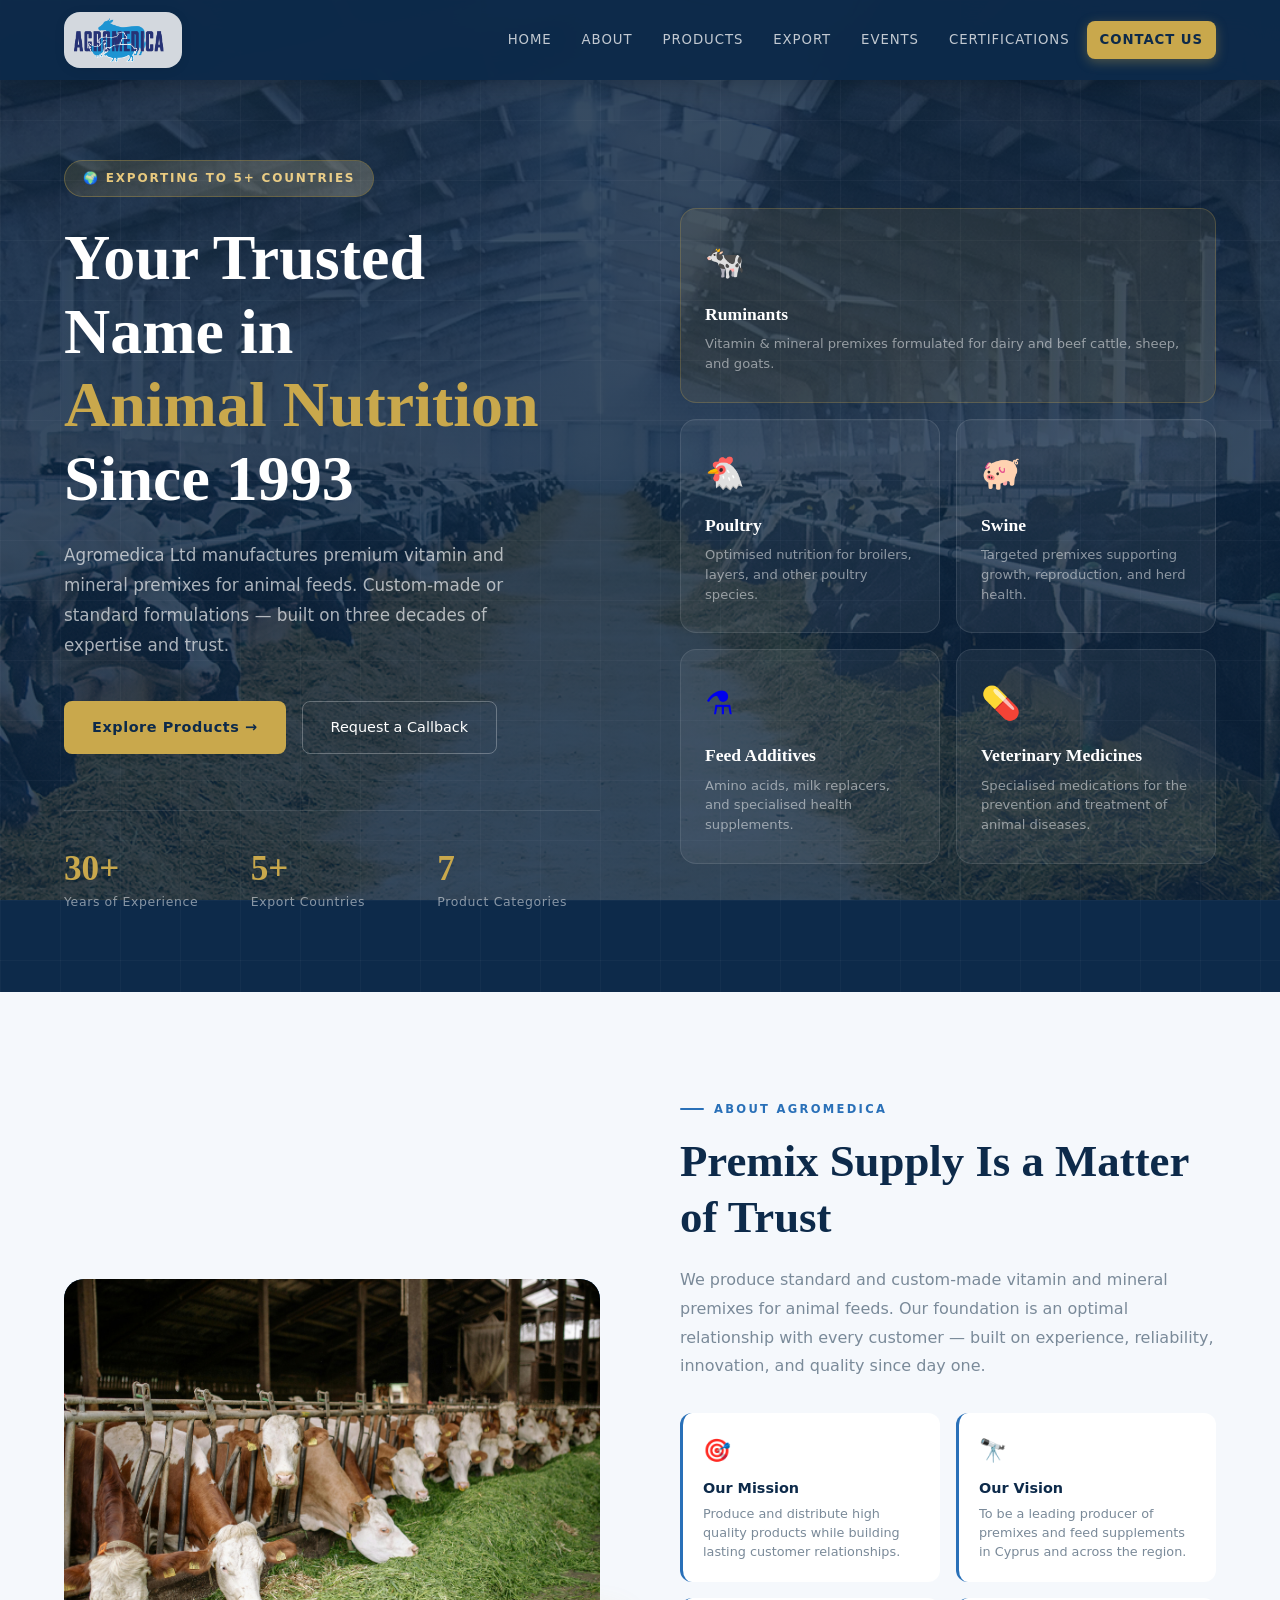
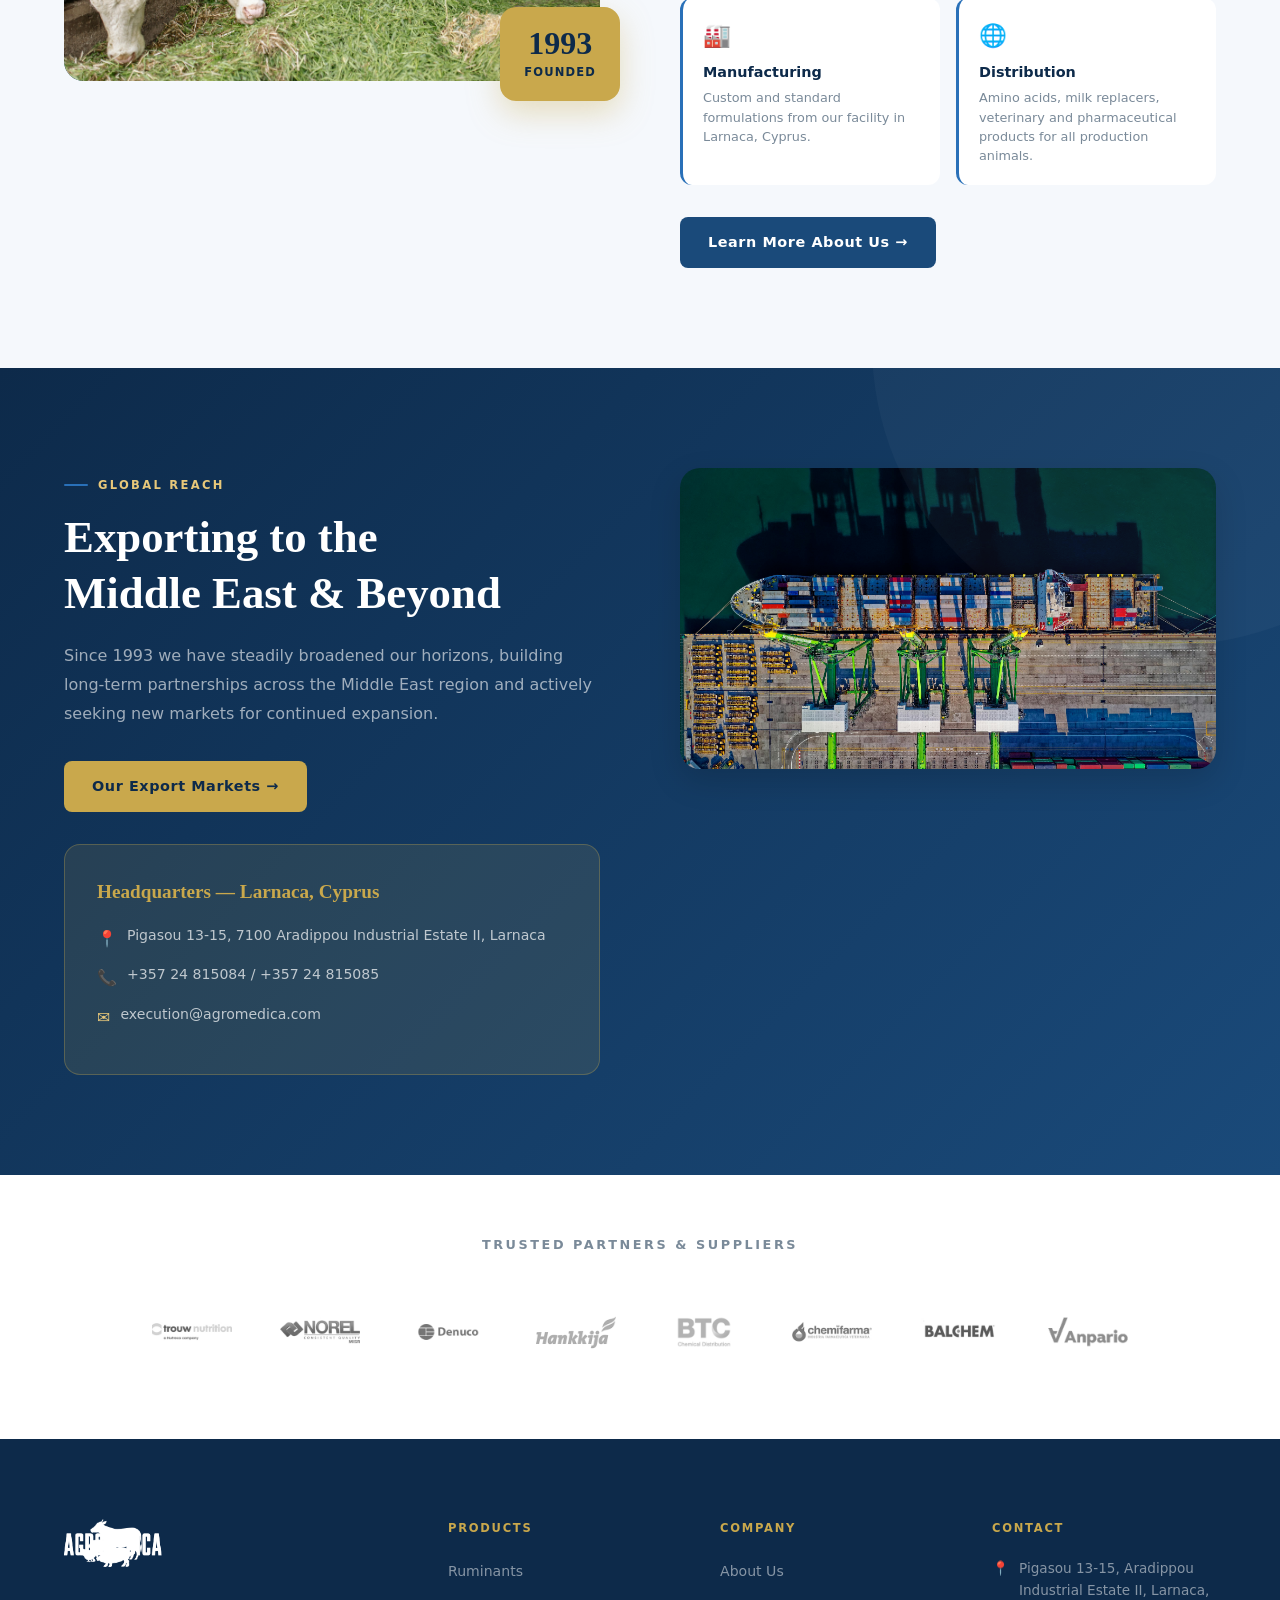
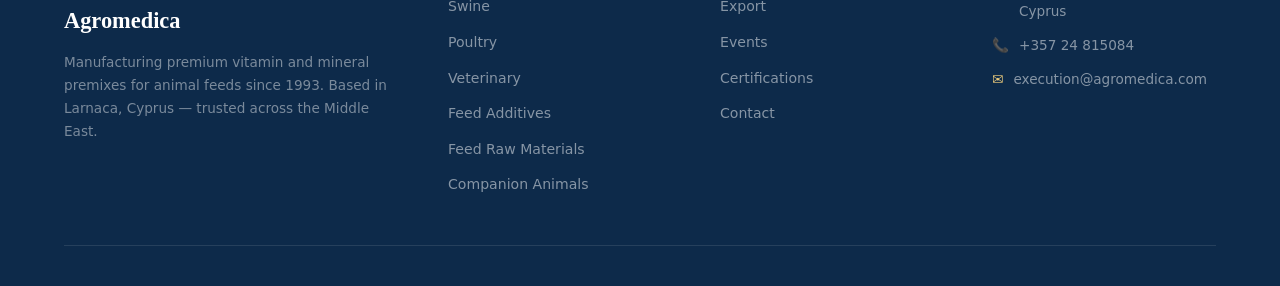
==== commit ce06ca1f: "index complete" ====
--- a/index.html
+++ b/index.html
@@ -47,12 +47,14 @@
 @keyframes pulse { 0%,100% { box-shadow:0 0 0 0 rgba(201,168,76,0.4); } 50% { box-shadow:0 0 0 12px rgba(201,168,76,0); } }
 
 /* ── SCROLL REVEAL ── */
-.reveal { opacity:0; transform:translateY(36px); transition:opacity .7s var(--ease), transform .7s var(--ease); }
-.reveal.visible { opacity:1; transform:translateY(0); }
-.reveal-left { opacity:0; transform:translateX(-50px); transition:opacity .7s var(--ease), transform .7s var(--ease); }
-.reveal-left.visible { opacity:1; transform:translateX(0); }
-.reveal-right { opacity:0; transform:translateX(50px); transition:opacity .7s var(--ease), transform .7s var(--ease); }
-.reveal-right.visible { opacity:1; transform:translateX(0); }
+/* Reveal: only hide if JS adds .js-reveal-ready to <body> */
+body.js-reveal-ready /* Reveal: only hide if JS adds .js-reveal-ready to <body> */
+body.js-reveal-ready .reveal { opacity:0; transform:translateY(28px); transition:opacity .6s var(--ease), transform .6s var(--ease); }
+body.js-reveal-ready .reveal.visible { opacity:1; transform:translateY(0); }
+body.js-reveal-ready .reveal-left { opacity:0; transform:translateX(-40px); transition:opacity .6s var(--ease), transform .6s var(--ease); }
+body.js-reveal-ready .reveal-left.visible { opacity:1; transform:translateX(0); }
+body.js-reveal-ready .reveal-right { opacity:0; transform:translateX(40px); transition:opacity .6s var(--ease), transform .6s var(--ease); }
+body.js-reveal-ready .reveal-right.visible { opacity:1; transform:translateX(0); }
 .delay-1 { transition-delay:.1s!important; } .delay-2 { transition-delay:.2s!important; }
 .delay-3 { transition-delay:.3s!important; } .delay-4 { transition-delay:.4s!important; }
 .delay-5 { transition-delay:.5s!important; }
@@ -67,7 +69,17 @@
   box-shadow:0 2px 24px rgba(0,0,0,0.25);
   animation:nav-drop .6s var(--ease) both;
 }
-.nav-logo { display:flex; align-items:center; gap:12px; text-decoration:none; transition:opacity var(--transition); }
+.nav-logo {
+  display:flex;
+  align-items:center;
+  gap:12px;
+  text-decoration:none;
+  transition:opacity var(--transition);
+  background:rgba(255,255,255,0.82);
+  padding:6px 18px 6px 10px;
+  border-radius:16px;
+  box-shadow:0 2px 12px rgba(0,0,0,0.07);
+ }
 .nav-logo:hover { opacity:.85; }
 .nav-logo-icon {
   width:44px; height:44px; background:var(--gold); border-radius:10px;
@@ -107,7 +119,7 @@
 .hero { min-height:100vh; padding-top:var(--nav-h); position:relative; display:flex; align-items:center; overflow:hidden; background:var(--blue-dark); }
 .hero-bg {
   position:absolute; inset:0;
-  background: linear-gradient(rgba(13,42,74,0.7), rgba(13,42,74,0.7)), url('images/about-image.jpg') center/cover no-repeat;
+  background: linear-gradient(rgba(13,42,74,0.7), rgba(13,42,74,0.7)), url('images/slider-1.jpg') center/cover no-repeat;
   background-size: cover; background-position: center; background-attachment: fixed;
 }
 .hero-particles { position:absolute; inset:0; overflow:hidden; pointer-events:none; }
@@ -144,12 +156,12 @@
 .hero-stat-label { font-size:.78rem; color:rgba(255,255,255,.5); font-weight:400; letter-spacing:.05em; margin-top:6px; }
 .hero-visual { animation:slideInRight .9s var(--ease) both .6s; }
 .hero-cards { display:grid; grid-template-columns:1fr 1fr; gap:16px; }
-.hero-card { background:rgba(255,255,255,.06); border:1px solid rgba(255,255,255,.1); border-radius:16px; padding:28px 24px; transition:background var(--transition),border-color var(--transition),transform .4s var(--ease),box-shadow .4s var(--ease); text-decoration:none; display:block; }
+.hero-card { background:rgba(255,255,255,.06); border:1px solid rgba(255,255,255,.1); border-radius:16px; padding:28px 24px; transition:background var(--transition),border-color var(--transition),transform .4s var(--ease),box-shadow .4s var(--ease); text-decoration:none; display:block; overflow:hidden; }
 .hero-card:hover { background:rgba(255,255,255,.11); border-color:rgba(201,168,76,.45); transform:translateY(-8px); box-shadow:0 20px 48px rgba(0,0,0,.3); }
 .hero-card:first-child { grid-column:1/-1; background:rgba(201,168,76,.1); border-color:rgba(201,168,76,.25); }
 .hero-card:first-child:hover { background:rgba(201,168,76,.17); border-color:rgba(201,168,76,.55); }
 .hero-card-icon { font-size:2rem; margin-bottom:12px; transition:transform .4s var(--ease); }
-.hero-card:hover .hero-card-icon { transform:scale(1.25) rotate(-5deg); }
+.hero-card:hover .hero-card-icon { transform:scale(1.05) rotate(-5deg); }
 .hero-card-title { font-family:var(--font-display); font-size:1.1rem; font-weight:600; color:var(--white); margin-bottom:6px; }
 .hero-card-desc { font-size:.82rem; color:rgba(255,255,255,.5); line-height:1.5; }
 
@@ -173,7 +185,23 @@
 .about-strip { background:var(--cream); }
 .about-grid { display:grid; grid-template-columns:1fr 1fr; gap:80px; align-items:center; }
 .about-image-wrap { position:relative; }
-.about-image-placeholder { width:100%; aspect-ratio:4/3; background:linear-gradient(135deg,var(--blue-mid),var(--blue-accent)); border-radius:20px; display:grid; place-items:center; font-size:5rem; overflow:hidden; position:relative; transition:transform .6s var(--ease),box-shadow .6s var(--ease); }
+.about-image-placeholder {
+  width:100%;
+  aspect-ratio:4/3;
+  border-radius:20px;
+  overflow:hidden;
+  position:relative;
+  background:linear-gradient(135deg,var(--blue-mid),var(--blue-accent));
+  transition:transform .6s var(--ease),box-shadow .6s var(--ease);
+}
+.about-image-placeholder img {
+  width:100%;
+  height:100%;
+  object-fit:cover;
+  display:block;
+  position:absolute;
+  inset:0;
+}
 .about-image-placeholder:hover { transform:scale(1.02) rotate(.5deg); box-shadow:0 24px 60px rgba(13,42,74,.2); }
 .about-badge { position:absolute; bottom:-20px; right:-20px; background:var(--gold); color:var(--blue-dark); border-radius:16px; padding:20px 24px; text-align:center; box-shadow:0 12px 32px rgba(201,168,76,.35); animation:float 4s ease-in-out infinite; }
 .about-badge-num { font-family:var(--font-display); font-size:2rem; font-weight:900; line-height:1; }
@@ -182,7 +210,7 @@
 .pillar { background:var(--white); border-radius:12px; padding:20px; border-left:3px solid var(--blue-accent); transition:transform var(--transition),box-shadow var(--transition),border-color var(--transition); }
 .pillar:hover { transform:translateX(5px); box-shadow:0 8px 24px rgba(13,42,74,.1); border-color:var(--gold); }
 .pillar-icon { font-size:1.4rem; margin-bottom:8px; transition:transform var(--transition); }
-.pillar:hover .pillar-icon { transform:scale(1.3); }
+.pillar:hover .pillar-icon { transform:scale(1.1); }
 .pillar-title { font-weight:600; font-size:.9rem; color:var(--blue-dark); margin-bottom:4px; }
 .pillar-text { font-size:.8rem; color:var(--gray-500); line-height:1.5; }
 
@@ -251,8 +279,8 @@
 .partners-inner { max-width:1280px; margin:0 auto; text-align:center; }
 .partners-title { font-size:.8rem; font-weight:700; letter-spacing:.2em; text-transform:uppercase; color:var(--gray-500); margin-bottom:36px; }
 .partners-logos { display:flex; align-items:center; justify-content:center; gap:48px; flex-wrap:wrap; }
-.partner-logo { height:40px; opacity:.4; filter:grayscale(1); transition:opacity .4s var(--ease),filter .4s var(--ease),transform .4s var(--ease); object-fit:contain; cursor:pointer; }
-.partner-logo:hover { opacity:1; filter:grayscale(0); transform:scale(1.12) translateY(-4px); }
+.partner-logo { height:80px; max-width:220px; opacity:.7; filter:grayscale(1); transition:opacity .4s var(--ease),filter .4s var(--ease),transform .4s var(--ease); object-fit:contain; cursor:pointer; }
+.partner-logo:hover { opacity:1; filter:grayscale(0); transform:scale(1.22) translateY(-10px); }
 
 /* ── FOOTER ── */
 footer { background:var(--blue-dark); padding:80px 5% 40px; }
@@ -328,6 +356,46 @@
 .nav-logo-icon { display: none; }
 .nav-logo-text { display: none; }
 .nav-logo-sub  { display: none; }
+
+
+/* ── OVERFLOW FIX: prevent hover transforms from causing page overflow */
+.about-strip, .section, .partners-section { overflow: hidden; }
+.about-image-wrap { overflow: visible; }
+.about-image-placeholder:hover { transform: scale(1.02); } /* remove rotate that causes overflow */
+.pillar:hover { transform: translateX(3px); }
+.country-card:hover { transform: translateX(3px); }
+.hero-card:hover { transform: translateY(-6px); }
+.product-card:hover { transform: translateY(-6px); }
+
+/* ── HAMBURGER active state */
+.hamburger.active span:nth-child(1) { transform: translateY(7px) rotate(45deg); }
+.hamburger.active span:nth-child(2) { opacity: 0; }
+.hamburger.active span:nth-child(3) { transform: translateY(-7px) rotate(-45deg); }
+
+
+/* ── MOBILE NAV OPEN STATE (robust) */
+@media (max-width:768px) {
+  .nav-links { display:none !important; }
+  .nav-links.open {
+    display:flex !important;
+    flex-direction:column;
+    position:fixed;
+    top:var(--nav-h); left:0; right:0;
+    background:rgba(13,42,74,0.98);
+    backdrop-filter:blur(16px);
+    -webkit-backdrop-filter:blur(16px);
+    padding:20px 5% 32px;
+    border-top:1px solid rgba(255,255,255,0.1);
+    gap:4px;
+    z-index:999;
+    box-shadow:0 8px 32px rgba(0,0,0,0.3);
+    animation:fadeUp .25s ease both;
+  }
+  .nav-links.open li { opacity:1 !important; animation:none !important; }
+  .nav-links.open a { font-size:1rem; padding:12px 16px; border-radius:8px; }
+  .hamburger { display:flex !important; }
+  .hamburger span { transition: transform 0.3s ease, opacity 0.3s ease; }
+}
 
 </style>
 </head>
@@ -407,6 +475,11 @@
           <div class="hero-card-title">Feed Additives</div>
           <div class="hero-card-desc">Amino acids, milk replacers, and specialised health supplements.</div>
         </a>
+        <a href="pages/products.html?cat=veterinary-medicines" class="hero-card">
+          <div class="hero-card-icon">💊</div>
+          <div class="hero-card-title">Veterinary Medicines</div>
+          <div class="hero-card-desc">Specialised medications for the prevention and treatment of animal diseases.</div>
+        </a>
       </div>
     </div>
   </div>
@@ -417,7 +490,7 @@
   <div class="section-inner">
     <div class="about-grid">
       <div class="about-image-wrap reveal-left">
-        <div class="about-image-placeholder"></div>
+        <div class="about-image-placeholder"><img src="images/cows_feeding.jpg" alt="Agromedica livestock facility"></div>
         <div class="about-badge">
           <div class="about-badge-num">1993</div>
           <div class="about-badge-text">Founded</div>
@@ -479,19 +552,14 @@
           <h4>Headquarters — Larnaca, Cyprus</h4>
           <div class="hq-detail"><span class="hq-icon">📍</span> Pigasou 13-15, 7100 Aradippou Industrial Estate II, Larnaca</div>
           <div class="hq-detail"><span class="hq-icon">📞</span> +357 24 815084 / +357 24 815085</div>
-          <div class="hq-detail"><span class="hq-icon">✉️</span><a href="/cdn-cgi/l/email-protection" class="__cf_email__" data-cfemail="b6dfd8d0d9f6d7d1c4d9dbd3d2dfd5d798d5d9db">[email&#160;protected]</a></div>
+          <div class="hq-detail"><span class="hq-icon">✉️</span>execution@agromedica.com</div>
         </div>
       </div>
       <div>
-        <div class="export-countries">
-          <div class="country-card reveal"><span class="country-flag">🇨🇾</span><div><div class="country-name">Cyprus</div><div class="country-detail">Headquarters</div></div></div>
-          <div class="country-card reveal"><span class="country-flag">🇦🇪</span><div><div class="country-name">UAE</div><div class="country-detail">Active Market</div></div></div>
-          <div class="country-card reveal"><span class="country-flag">🇸🇦</span><div><div class="country-name">Saudi Arabia</div><div class="country-detail">Dairy Farms Support Center</div></div></div>
-          <div class="country-card reveal"><span class="country-flag">🇰🇼</span><div><div class="country-name">Kuwait</div><div class="country-detail">Active Market</div></div></div>
-          <div class="country-card reveal"><span class="country-flag">🇶🇦</span><div><div class="country-name">Qatar</div><div class="country-detail">Active Market</div></div></div>
-          <div class="country-card reveal"><span class="country-flag">🇴🇲</span><div><div class="country-name">Oman</div><div class="country-detail">Active Market</div></div></div>
-          <div class="country-card reveal"><span class="country-flag">🇯🇴</span><div><div class="country-name">Jordan</div><div class="country-detail">Tulip International Trading</div></div></div>
-        </div>
+        <img src="images/cargo_ship_loading.jpg" alt="Cargo Ship Loading" style="width:100%; height:auto; border-radius:20px; box-shadow:0 12px 32px rgba(0,0,0,.15); transition:transform .4s var(--ease);">
+        <style>
+          .export-grid img:hover { transform:scale(1.02); }
+        </style>
       </div>
     </div>
   </div>
@@ -502,14 +570,14 @@
   <div class="partners-inner">
     <p class="partners-title">Trusted Partners & Suppliers</p>
     <div class="partners-logos">
-      <img class="partner-logo" src="images/NorelLogo.jpg" alt="Norel">
-      <img class="partner-logo" src="images/logo_trouw.jpg" alt="Trouw Nutrition">
-      <img class="partner-logo" src="images/denuco.jpg" alt="Denuco">
-      <img class="partner-logo" src="images/hankkija.jpg" alt="Hankkija">
-      <img class="partner-logo" src="images/csm_btc-logo_421d0e8f83.jpg" alt="BTC">
-      <img class="partner-logo" src="images/chemifarma.jpg" alt="Chemifarma">
-      <img class="partner-logo" src="images/balchem.jpg" alt="Balchem">
-      <img class="partner-logo" src="images/Anpario_Logo_300px.jpg" alt="Anpario">
+      <a href="https://www.trouwnutrition.com/" target="_blank" rel="noopener"><img class="partner-logo" src="images/logo_trouw.jpg" alt="Trouw Nutrition"></a>
+      <a href="https://www.norel.net/" target="_blank" rel="noopener"><img class="partner-logo" src="images/NorelLogo.jpg" alt="Norel"></a>
+      <a href="https://www.denuco.com/" target="_blank" rel="noopener"><img class="partner-logo" src="images/denuco.jpg" alt="Denuco"></a>
+      <a href="https://www.hankkija.fi/" target="_blank" rel="noopener"><img class="partner-logo" src="images/hankkija.jpg" alt="Hankkija"></a>
+      <a href="https://www.btc-europe.com/en/" target="_blank" rel="noopener"><img class="partner-logo" src="images/csm_btc-logo_421d0e8f83.jpg" alt="BTC"></a>
+      <a href="https://www.chemifarma.it/" target="_blank" rel="noopener"><img class="partner-logo" src="images/chemifarma.jpg" alt="Chemifarma"></a>
+      <a href="https://www.balchem.com/" target="_blank" rel="noopener"><img class="partner-logo" src="images/balchem.jpg" alt="Balchem"></a>
+      <a href="https://www.anpario.com/" target="_blank" rel="noopener"><img class="partner-logo" src="images/Anpario_Logo_300px.jpg" alt="Anpario"></a>
     </div>
   </div>
 </section>
@@ -549,7 +617,7 @@
         <div class="footer-col-title">Contact</div>
         <div class="footer-contact-item"><span class="footer-contact-icon">📍</span>Pigasou 13-15, Aradippou Industrial Estate II, Larnaca, Cyprus</div>
         <div class="footer-contact-item"><span class="footer-contact-icon">📞</span>+357 24 815084</div>
-        <div class="footer-contact-item"><span class="footer-contact-icon">✉️</span><a href="/cdn-cgi/l/email-protection" class="__cf_email__" data-cfemail="472e29212807262035282a22232e24266924282a">[email&#160;protected]</a></div>
+        <div class="footer-contact-item"><span class="footer-contact-icon">✉️</span>execution@agromedica.com</div>
     </div>
   </div>
 </footer>
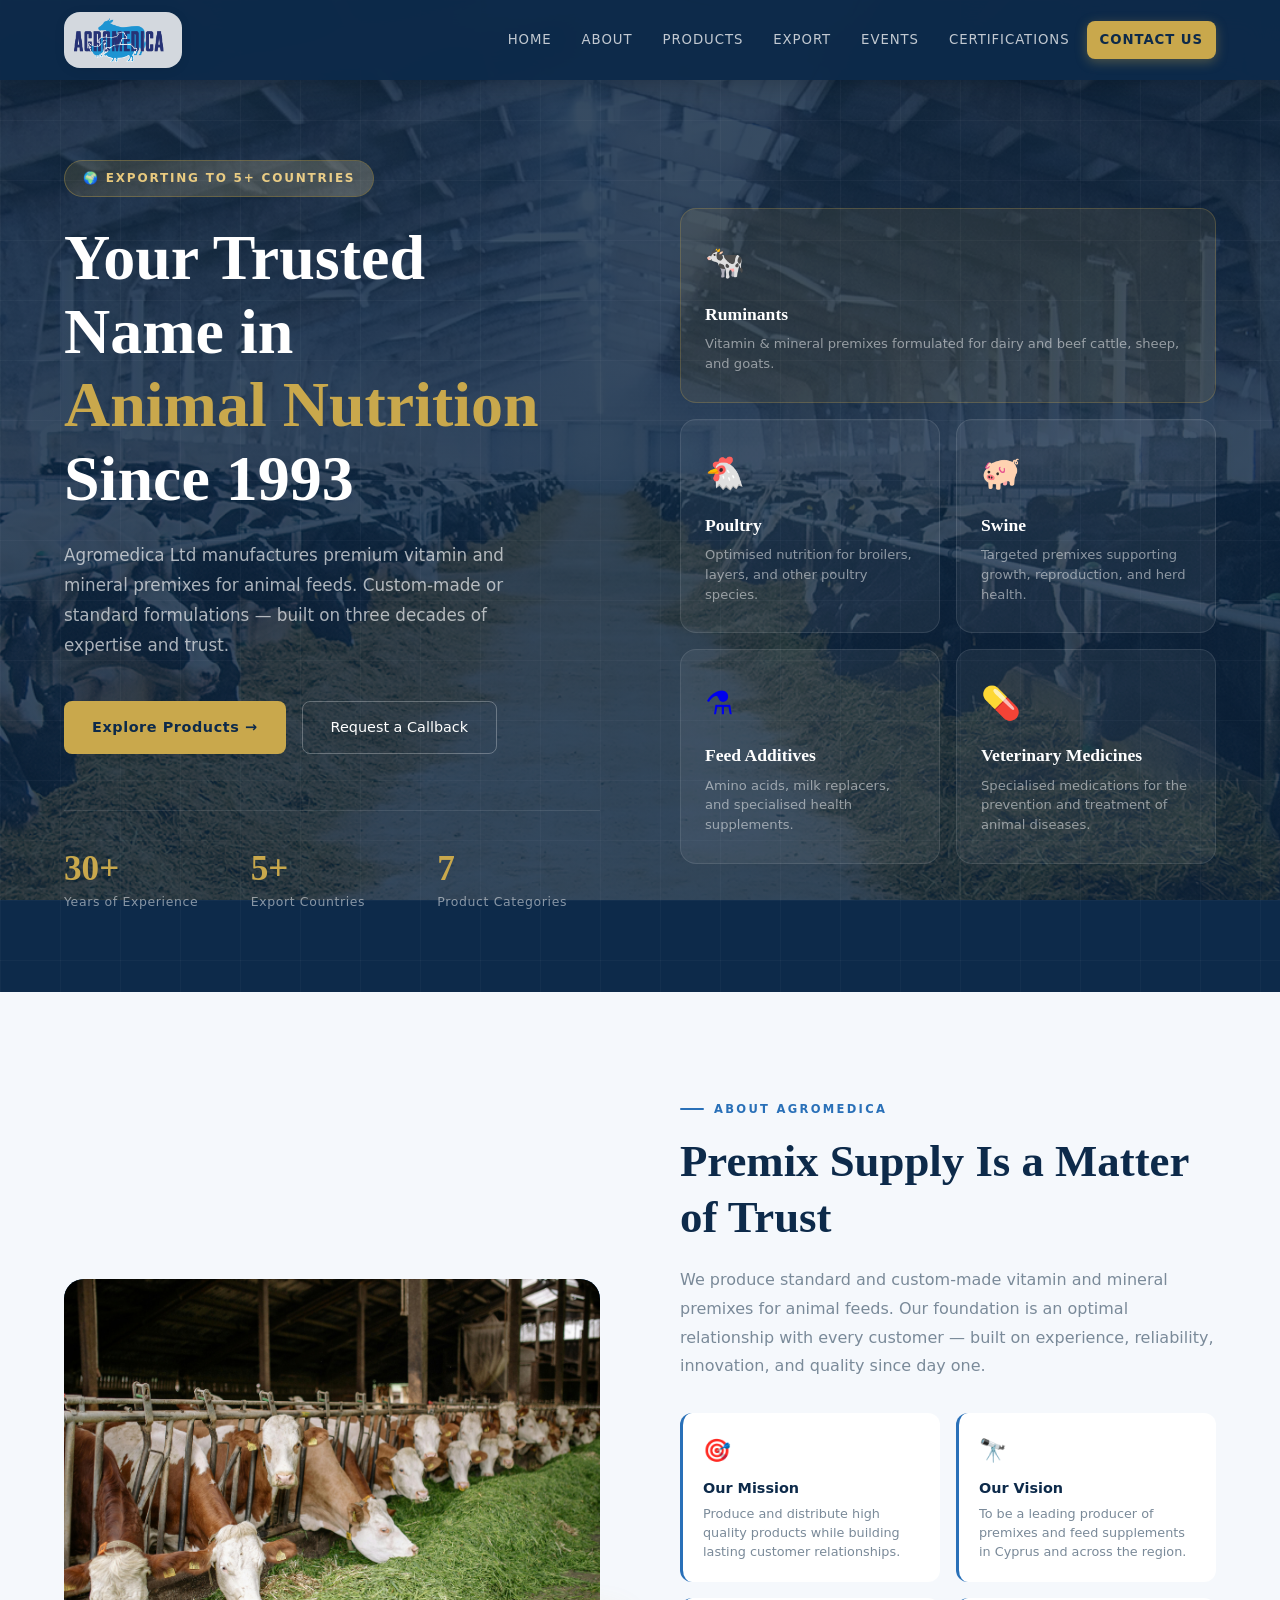
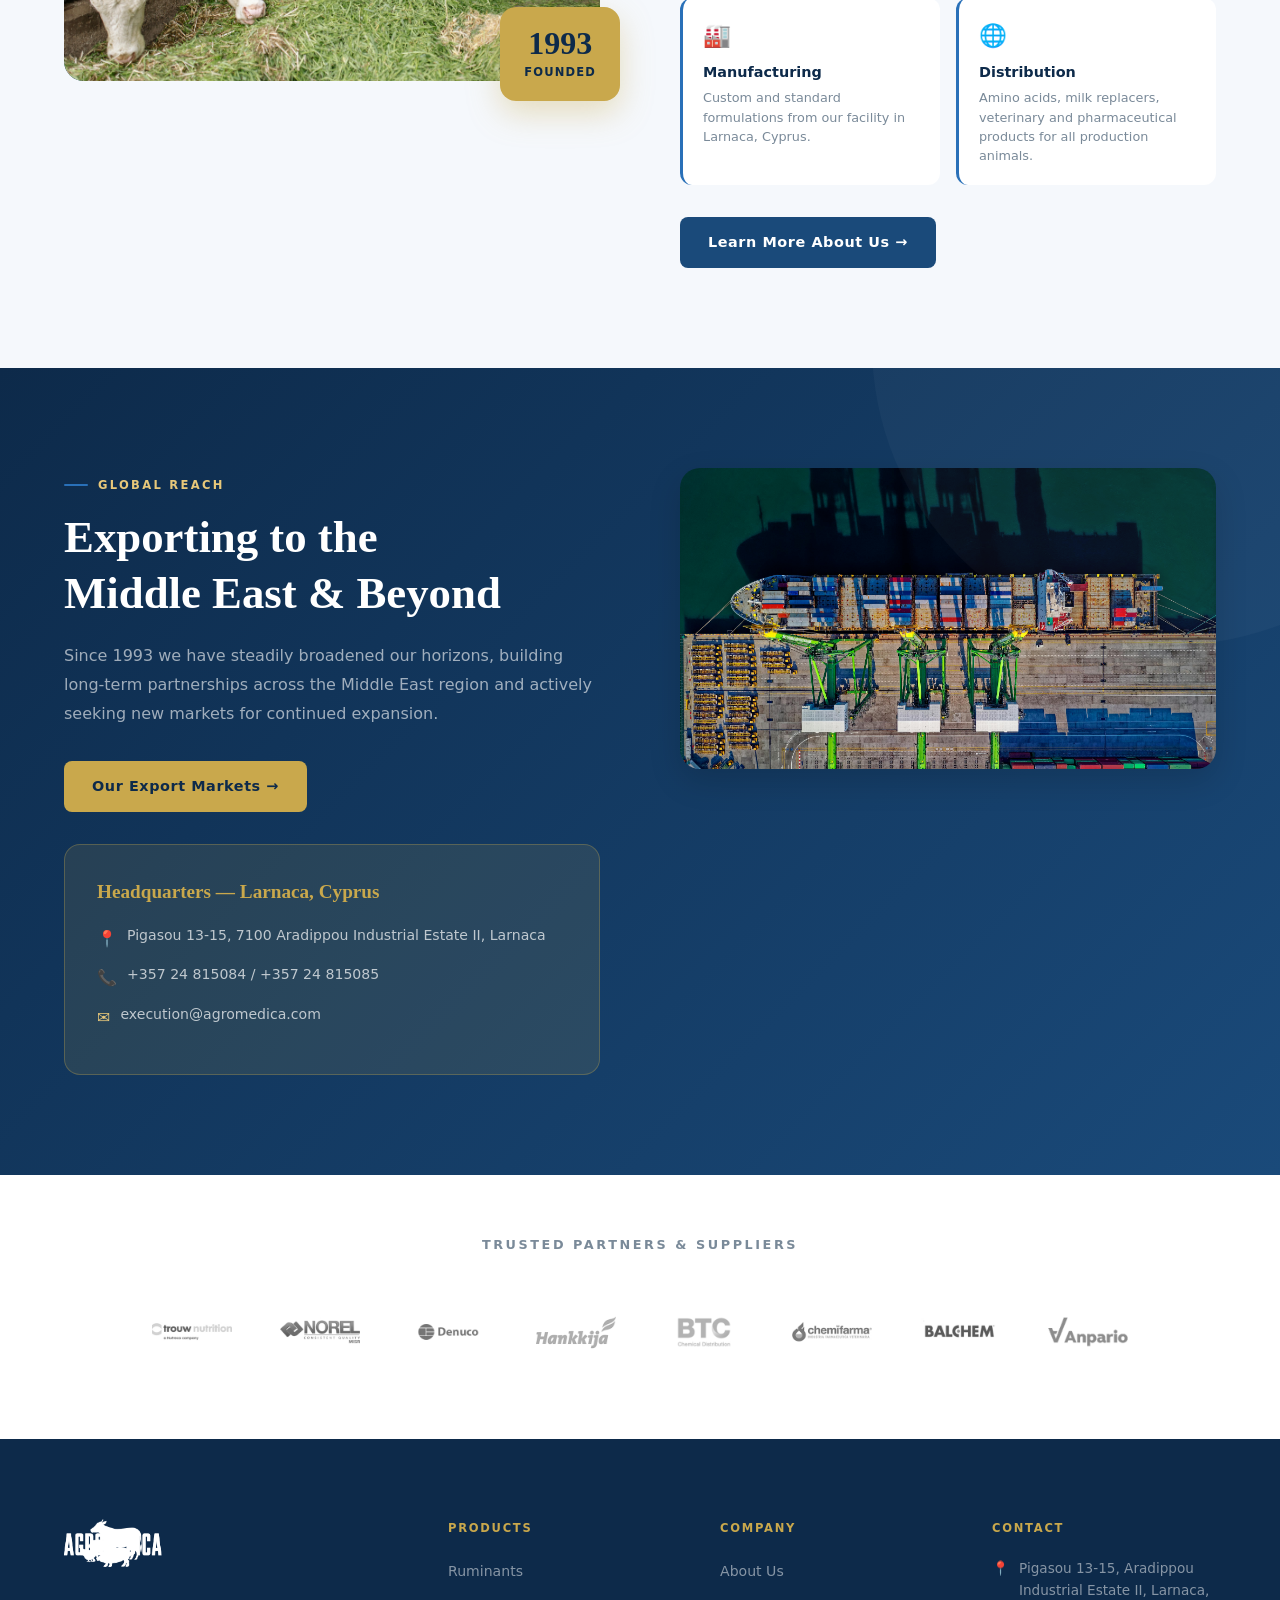
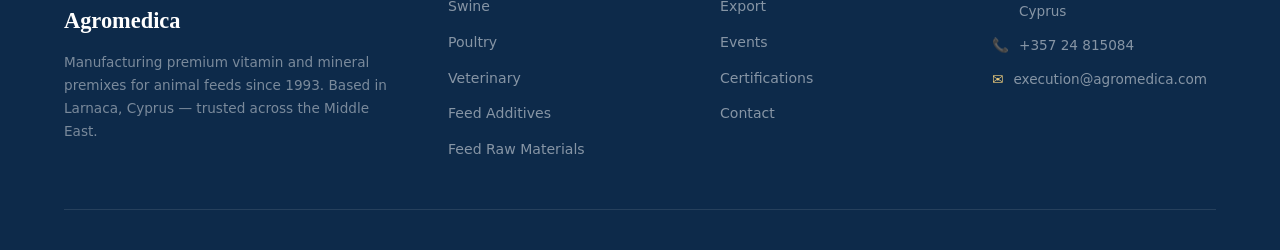
==== commit 86c0a304: "fine tuning changes" ====
--- a/index.html
+++ b/index.html
@@ -600,7 +600,6 @@
           <li><a href="pages/products.html">Veterinary</a></li>
           <li><a href="pages/products.html">Feed Additives</a></li>
           <li><a href="pages/products.html">Feed Raw Materials</a></li>
-          <li><a href="pages/products.html">Companion Animals</a></li>
         </ul>
       </div>
       <div>
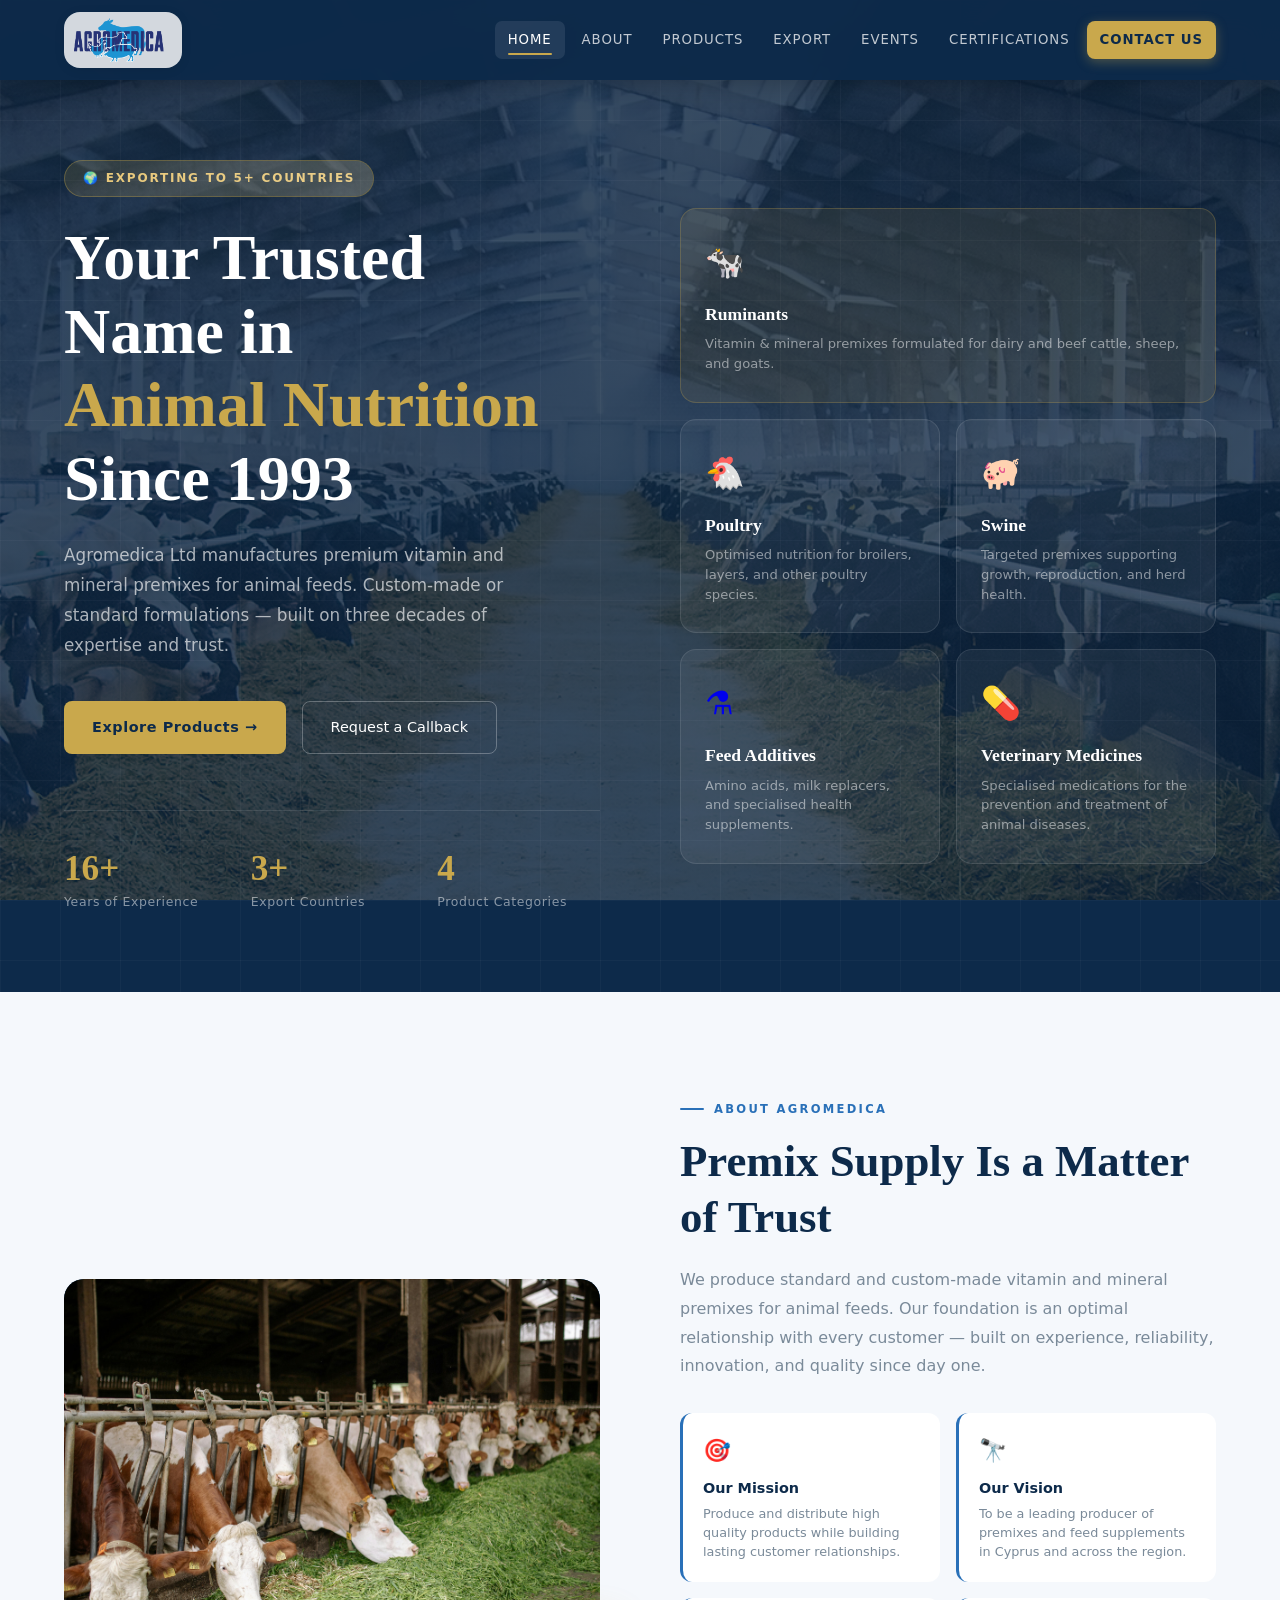
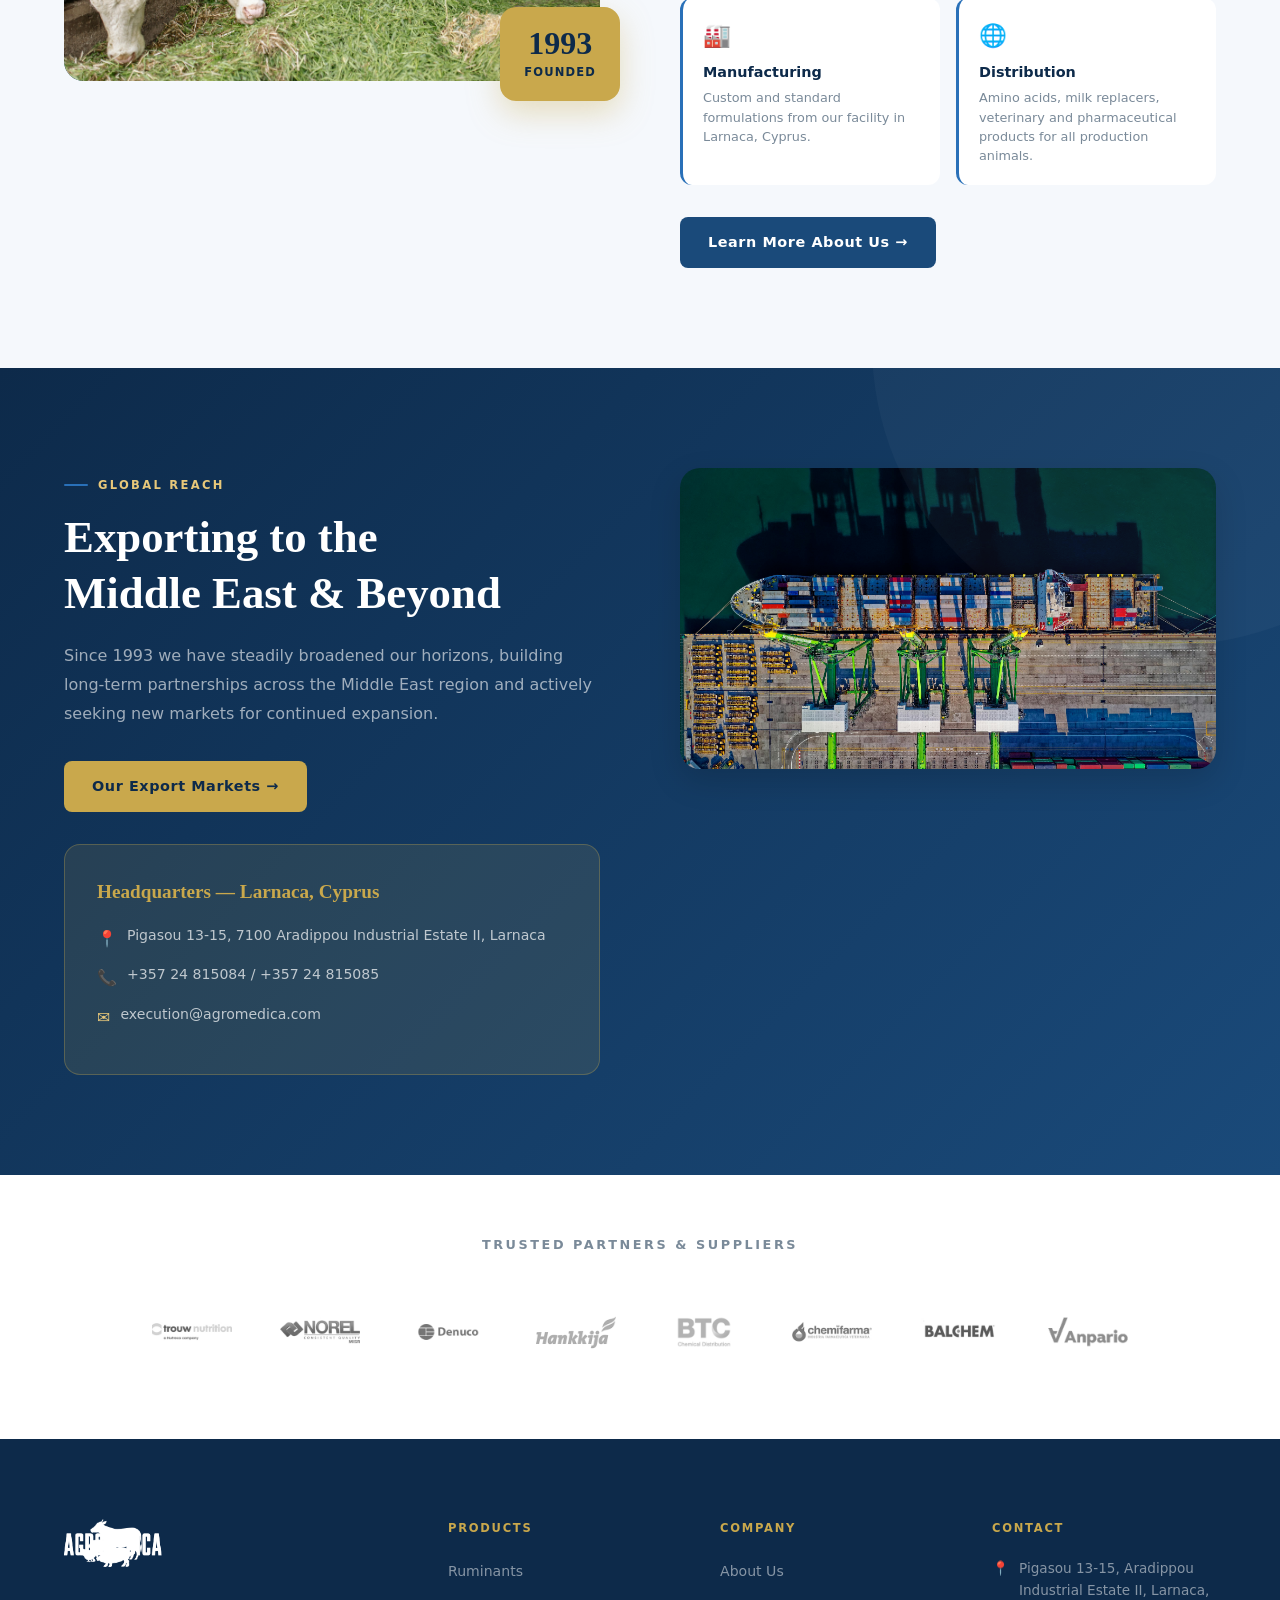
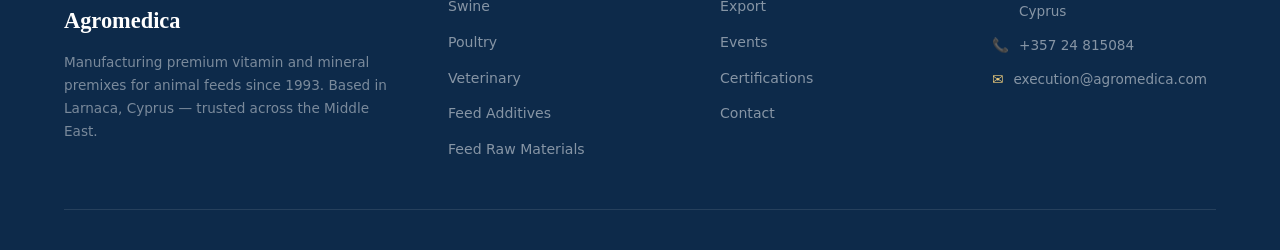
==== commit 3447c3cb: "animation counters, fix of exports mobile" ====
--- a/index.html
+++ b/index.html
@@ -330,18 +330,7 @@
   .hero-content,.about-grid,.export-grid,.contact-grid { grid-template-columns:1fr; gap:48px; }
   .footer-grid { grid-template-columns:1fr 1fr; }
 }
-@media (max-width:768px) {
-  .nav-links { display:none; }
-  .hamburger { display:flex; }
-  .nav-links.open { display:flex; flex-direction:column; position:fixed; top:var(--nav-h); left:0; right:0; background:rgba(13,42,74,.98); backdrop-filter:blur(16px); padding:24px 5%; border-top:1px solid rgba(255,255,255,.1); gap:4px; animation:fadeUp .3s var(--ease) both; }
-  .nav-links.open li { opacity:1; animation:none; }
-  .hero-stats { grid-template-columns:1fr 1fr; }
-  .about-pillars { grid-template-columns:1fr; }
-  .export-countries { grid-template-columns:1fr; }
-  .footer-grid { grid-template-columns:1fr; gap:32px; }
-  .form-row { grid-template-columns:1fr; }
-  .contact-form { padding:28px; }
-}
+
 
 
 .nav-logo-img {
@@ -367,13 +356,15 @@
 .hero-card:hover { transform: translateY(-6px); }
 .product-card:hover { transform: translateY(-6px); }
 
-/* ── HAMBURGER active state */
+
 .hamburger.active span:nth-child(1) { transform: translateY(7px) rotate(45deg); }
 .hamburger.active span:nth-child(2) { opacity: 0; }
 .hamburger.active span:nth-child(3) { transform: translateY(-7px) rotate(-45deg); }
 
 
-/* ── MOBILE NAV OPEN STATE (robust) */
+
+
+
 @media (max-width:768px) {
   .nav-links { display:none !important; }
   .nav-links.open {
@@ -382,21 +373,36 @@
     position:fixed;
     top:var(--nav-h); left:0; right:0;
     background:rgba(13,42,74,0.98);
-    backdrop-filter:blur(16px);
-    -webkit-backdrop-filter:blur(16px);
-    padding:20px 5% 32px;
-    border-top:1px solid rgba(255,255,255,0.1);
-    gap:4px;
+    backdrop-filter:blur(20px);
+    -webkit-backdrop-filter:blur(20px);
+    padding:24px 5% 36px;
+    border-top:1px solid rgba(255,255,255,0.12);
+    gap:6px;
     z-index:999;
-    box-shadow:0 8px 32px rgba(0,0,0,0.3);
-    animation:fadeUp .25s ease both;
+    box-shadow:0 16px 48px rgba(0,0,0,0.4);
+    /* Smooth slide-down animation */
+    transform-origin:top center;
+    animation:menuSlideDown 0.28s cubic-bezier(0.4,0,0.2,1) both;
+  }
+  @keyframes menuSlideDown {
+    from { opacity:0; transform:translateY(-12px) scaleY(0.95); }
+    to   { opacity:1; transform:translateY(0) scaleY(1); }
   }
   .nav-links.open li { opacity:1 !important; animation:none !important; }
-  .nav-links.open a { font-size:1rem; padding:12px 16px; border-radius:8px; }
+  .nav-links.open a {
+    font-size:1rem; padding:13px 16px; border-radius:8px;
+    border-bottom:1px solid rgba(255,255,255,0.06);
+  }
+  .nav-links.open a:last-child { border-bottom:none; }
   .hamburger { display:flex !important; }
-  .hamburger span { transition: transform 0.3s ease, opacity 0.3s ease; }
-}
-
+  .hamburger span { transition:transform 0.3s ease, opacity 0.3s ease; }
+  .hero-stats { grid-template-columns:1fr 1fr; }
+  .about-pillars { grid-template-columns:1fr; }
+  .export-countries { grid-template-columns:1fr; }
+  .footer-grid { grid-template-columns:1fr; gap:32px; }
+  .form-row { grid-template-columns:1fr; }
+  .contact-form, .contact-form-wrap { padding:28px; }
+}
 </style>
 </head>
 <body>
@@ -620,6 +626,7 @@
     </div>
   </div>
 </footer>
+<script src="js/main.js"></script>
 </body>
 </html>
 
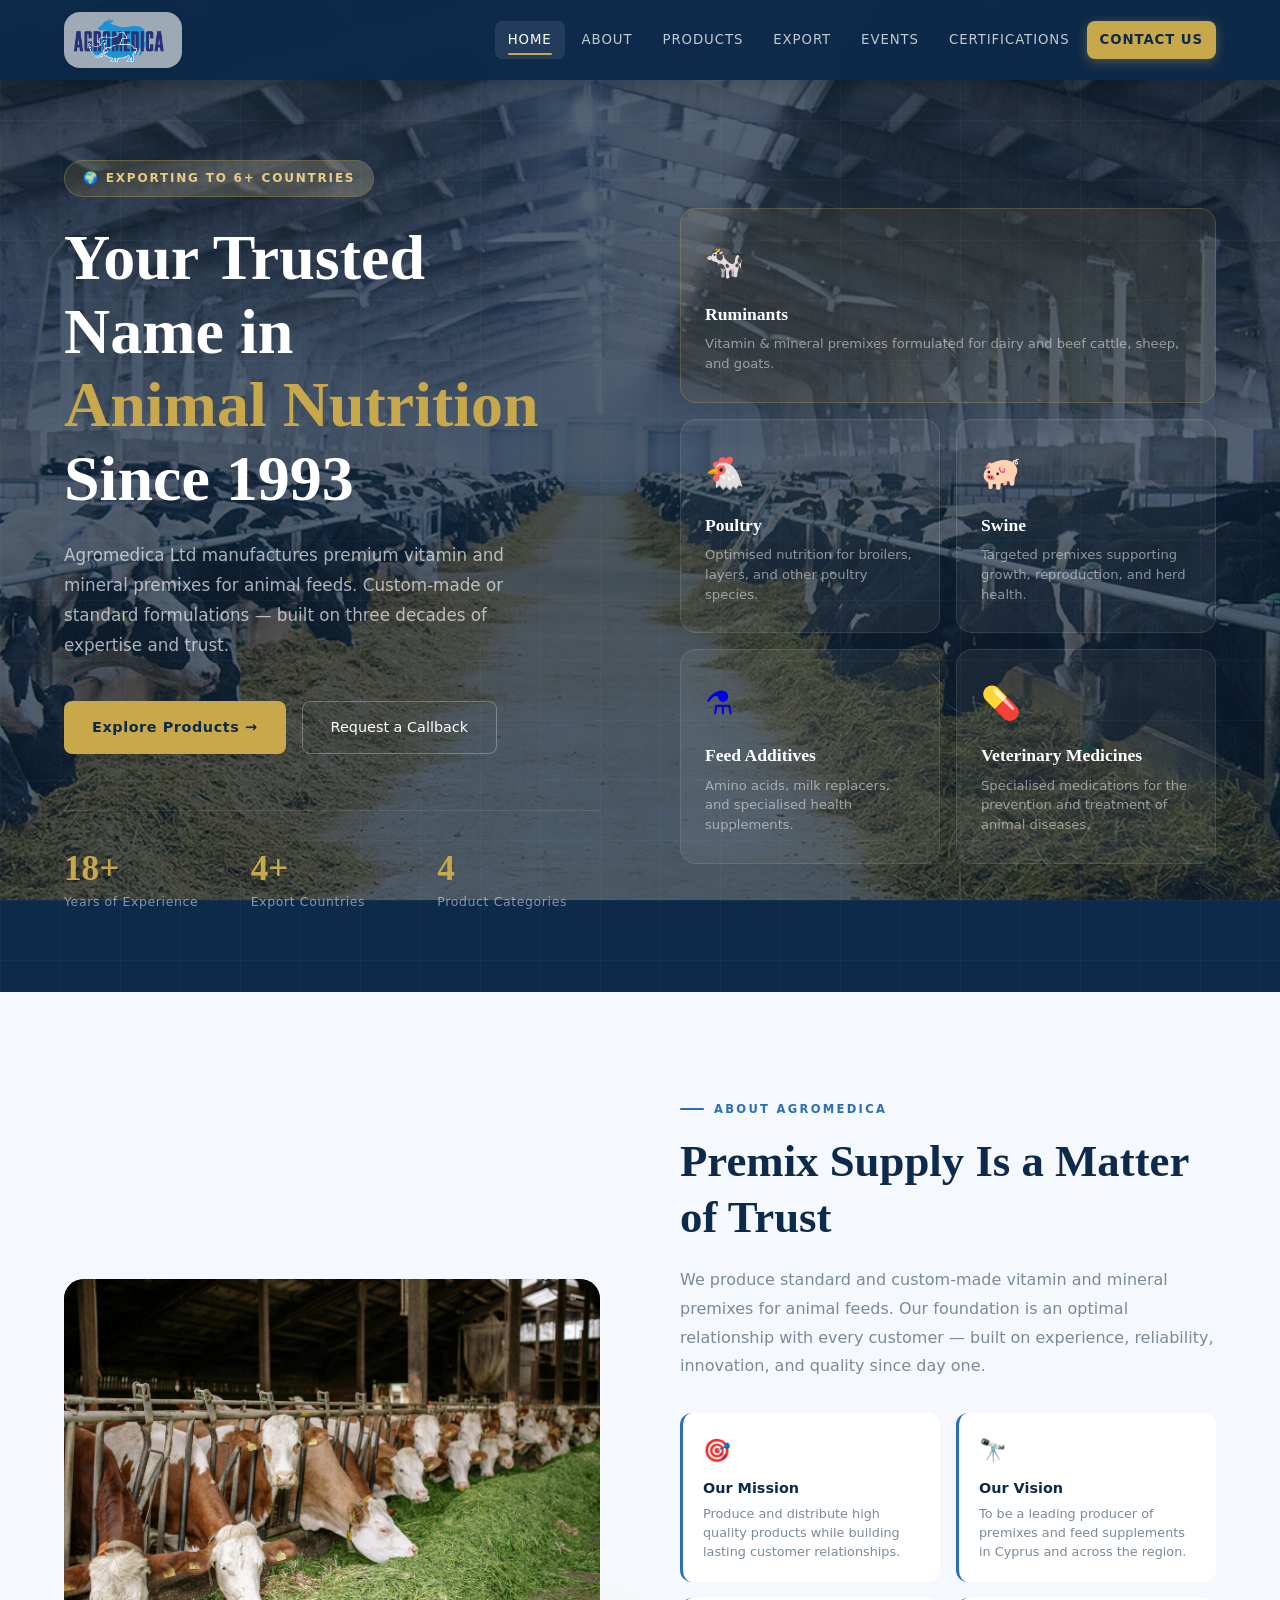
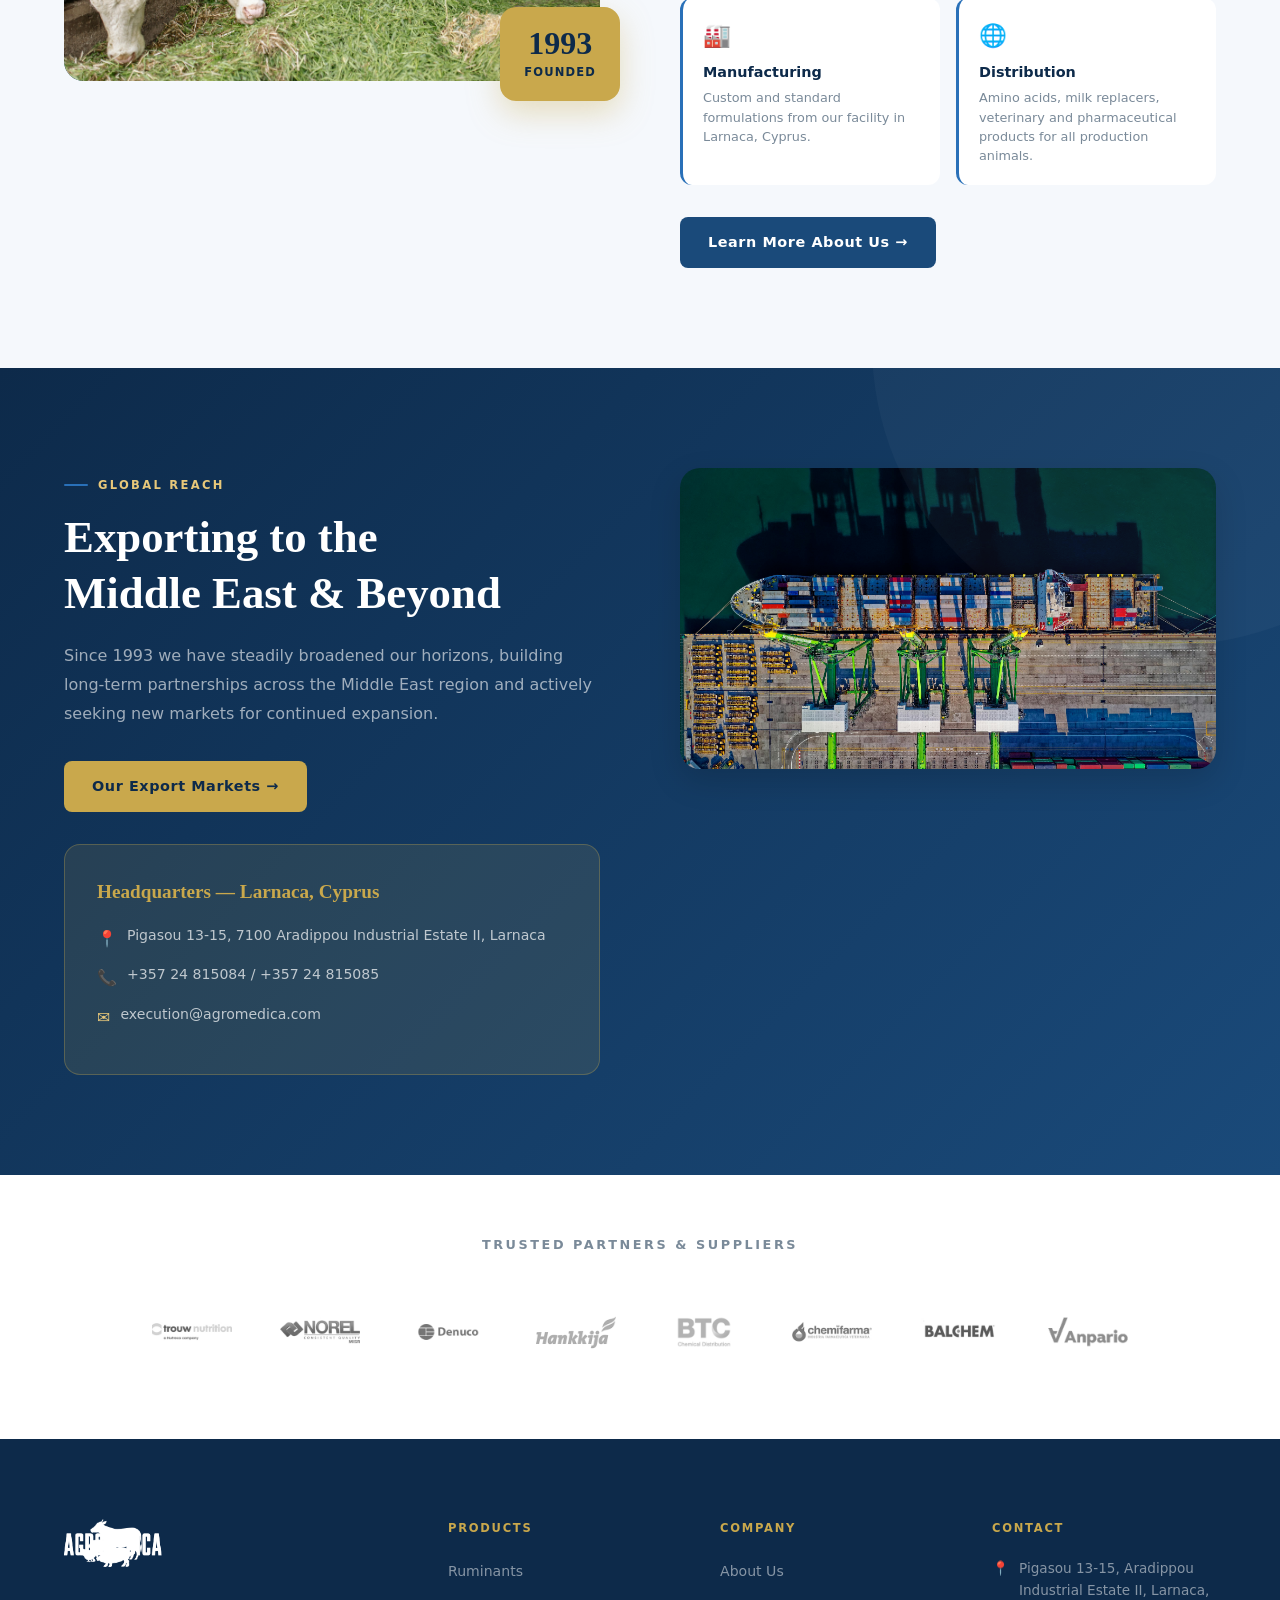
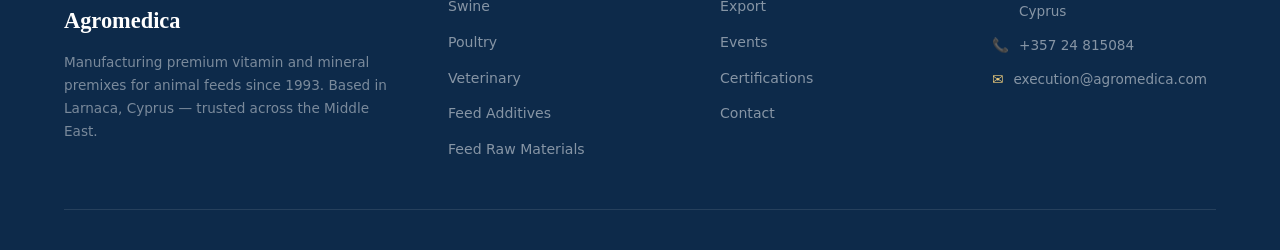
==== commit f4cd5b72: "fixed hamburger menu & logo opacity & mobile bugs" ====
--- a/index.html
+++ b/index.html
@@ -75,7 +75,7 @@
   gap:12px;
   text-decoration:none;
   transition:opacity var(--transition);
-  background:rgba(255,255,255,0.82);
+  background:rgba(255,255,255,0.6);
   padding:6px 18px 6px 10px;
   border-radius:16px;
   box-shadow:0 2px 12px rgba(0,0,0,0.07);
@@ -119,7 +119,7 @@
 .hero { min-height:100vh; padding-top:var(--nav-h); position:relative; display:flex; align-items:center; overflow:hidden; background:var(--blue-dark); }
 .hero-bg {
   position:absolute; inset:0;
-  background: linear-gradient(rgba(13,42,74,0.7), rgba(13,42,74,0.7)), url('images/slider-1.jpg') center/cover no-repeat;
+  background: linear-gradient(rgba(13,42,74,0.5), rgba(13,42,74,0.5)), url('images/slider-1.jpg') center/cover no-repeat;
   background-size: cover; background-position: center; background-attachment: fixed;
 }
 .hero-particles { position:absolute; inset:0; overflow:hidden; pointer-events:none; }
@@ -432,7 +432,7 @@
   <div class="hero-grid"></div>
   <div class="hero-content">
     <div>
-      <div class="hero-badge fade-up">🌍 Exporting to 5+ Countries</div>
+      <div class="hero-badge fade-up">🌍 Exporting to 6+ Countries</div>
       <h1 class="hero-title fade-up">
         Your Trusted Name in<br><em>Animal Nutrition</em><br>Since 1993
       </h1>
@@ -450,7 +450,7 @@
           <div class="hero-stat-label">Years of Experience</div>
         </div>
         <div>
-          <div class="hero-stat-num"><span class="counter" data-target="5" data-suffix="+">5+</span></div>
+          <div class="hero-stat-num"><span class="counter" data-target="6" data-suffix="+">6+</span></div>
           <div class="hero-stat-label">Export Countries</div>
         </div>
         <div>
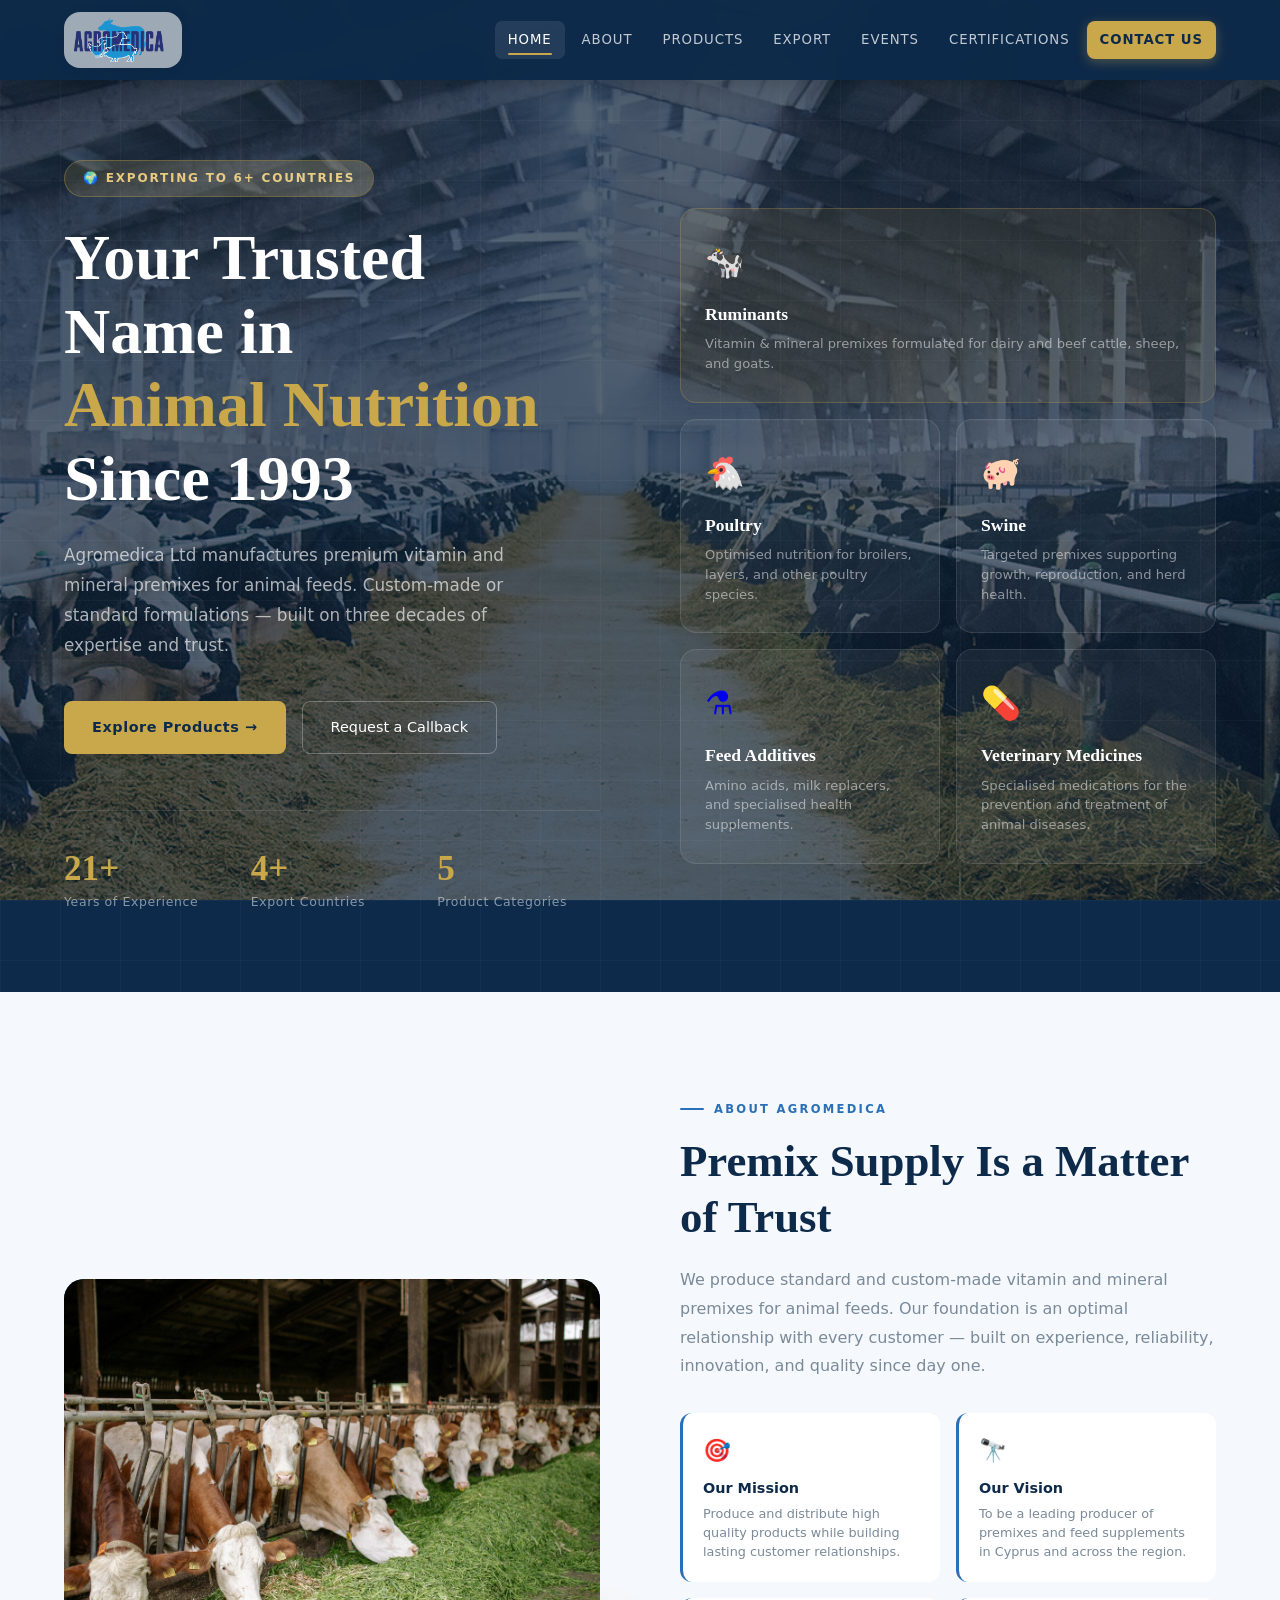
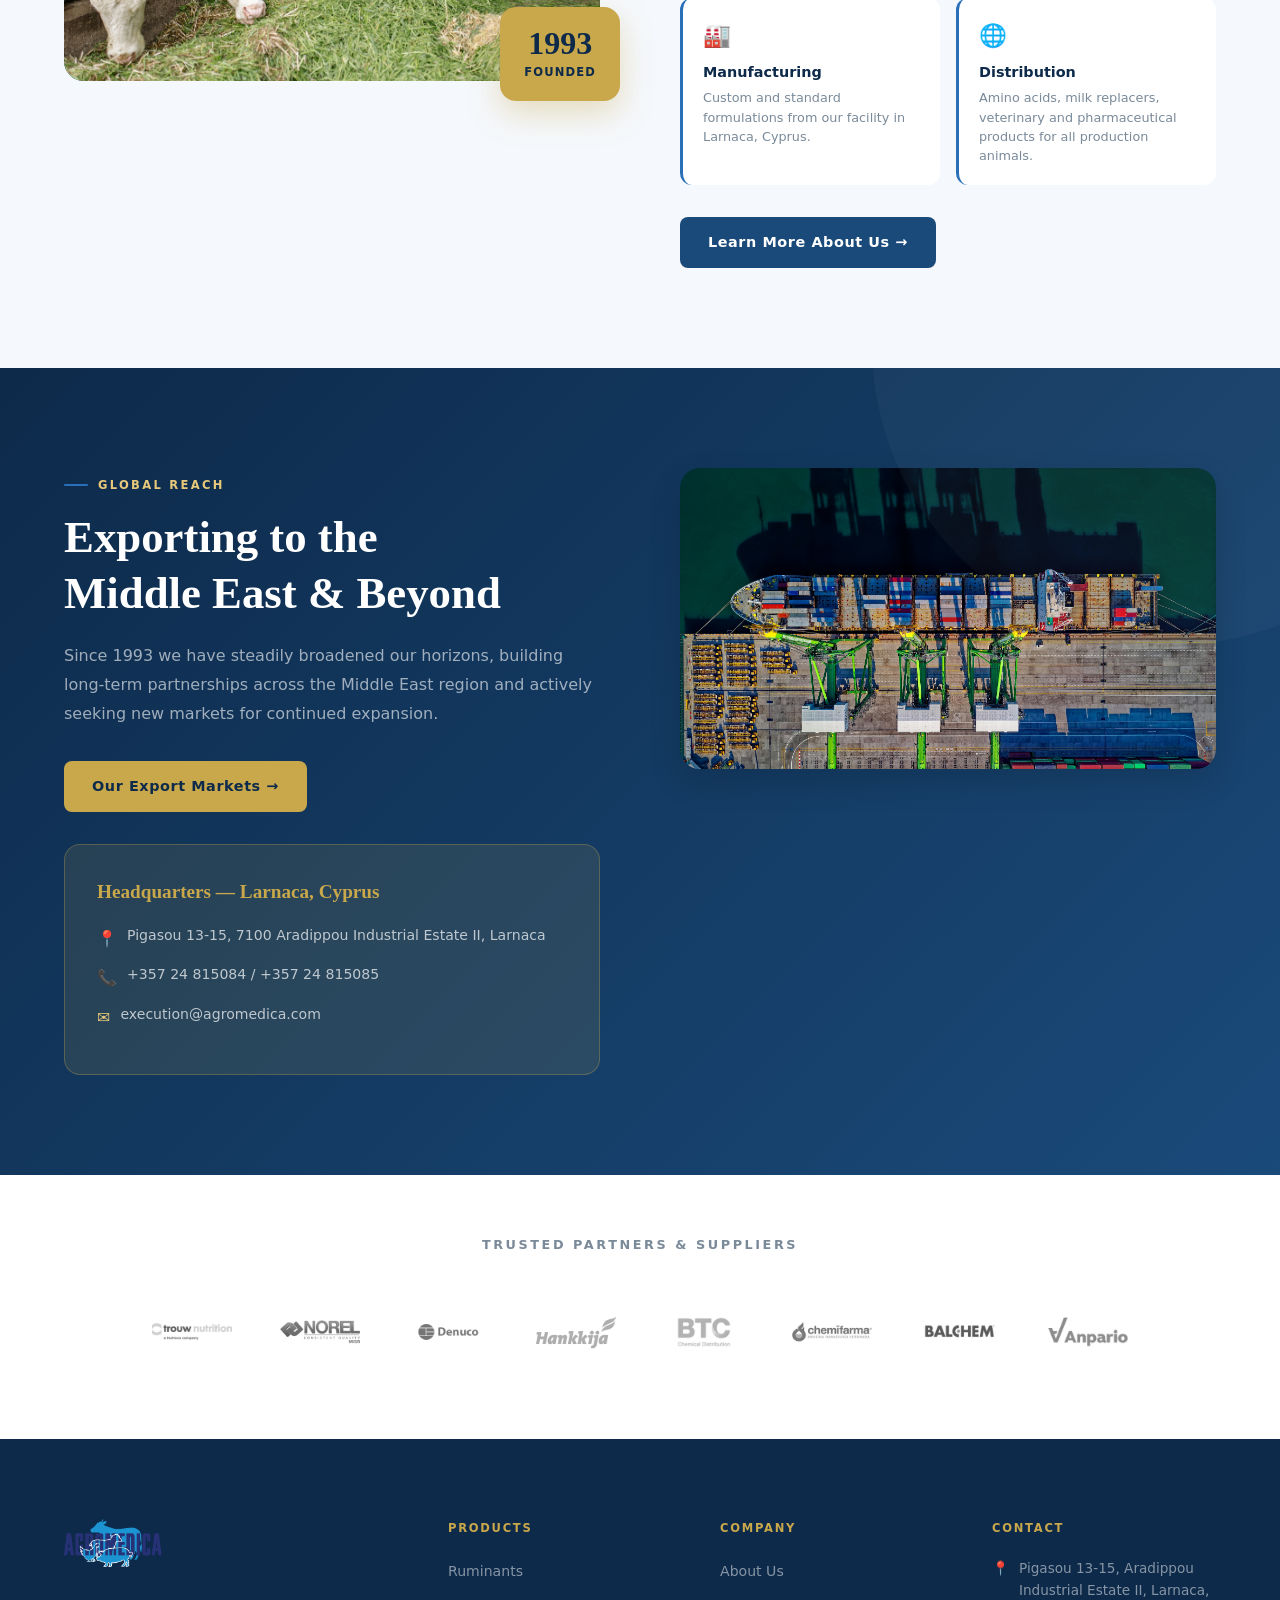
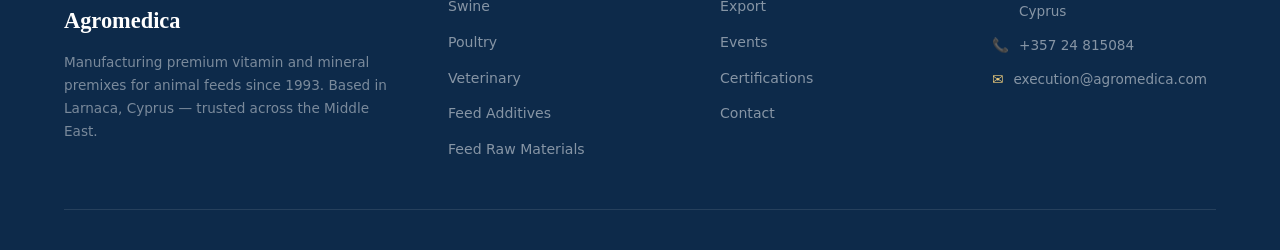
==== commit e792921e: "footer logo update" ====
--- a/index.html
+++ b/index.html
@@ -593,7 +593,7 @@
   <div class="footer-inner">
     <div class="footer-grid">
       <div>
-        <img src="images/agromedica-logo.png" alt="Agromedica" style="height:48px;object-fit:contain;margin-bottom:12px;filter:brightness(0) invert(1);">
+        <img src="images/agromedica-logo.png" alt="Agromedica" style="height:48px;object-fit:contain;margin-bottom:12px;">
         <div class="footer-brand-name">Agromedica</div>
         <div class="footer-brand-desc">Manufacturing premium vitamin and mineral premixes for animal feeds since 1993. Based in Larnaca, Cyprus — trusted across the Middle East.</div>
       </div>
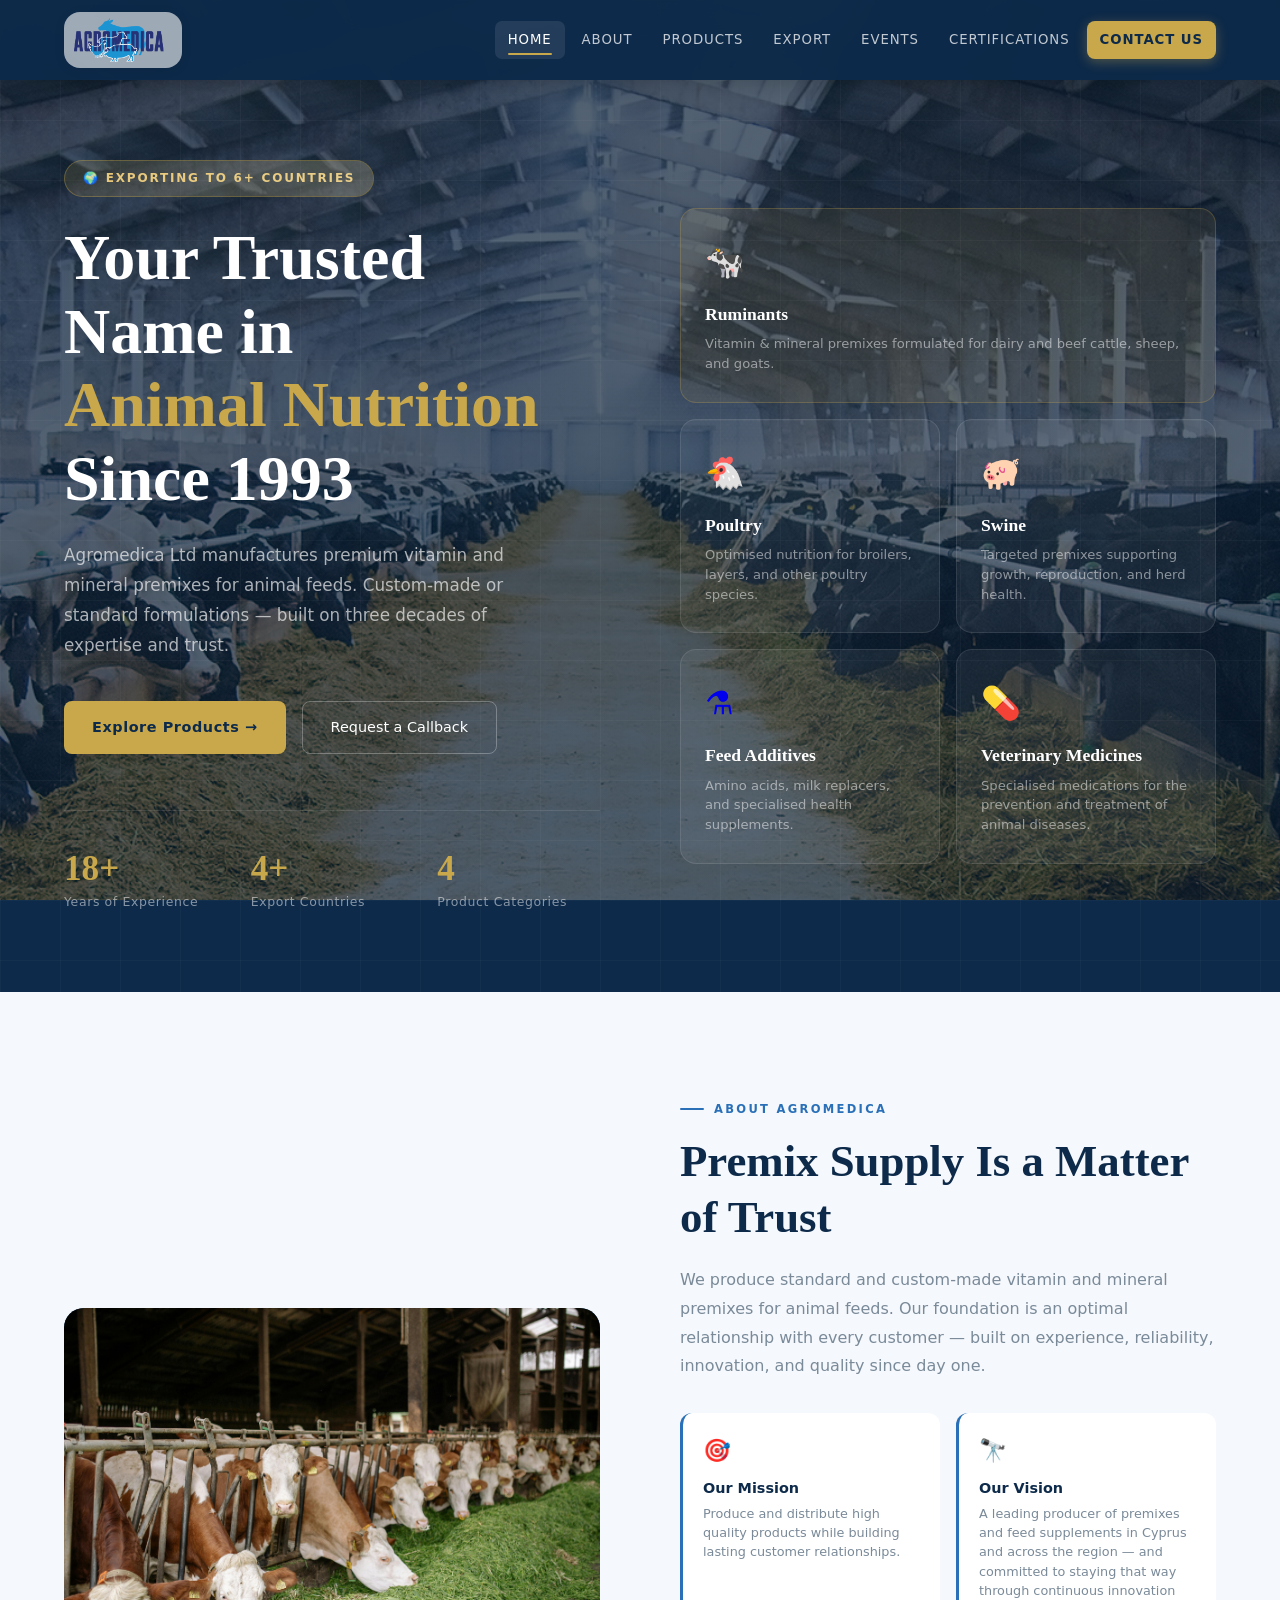
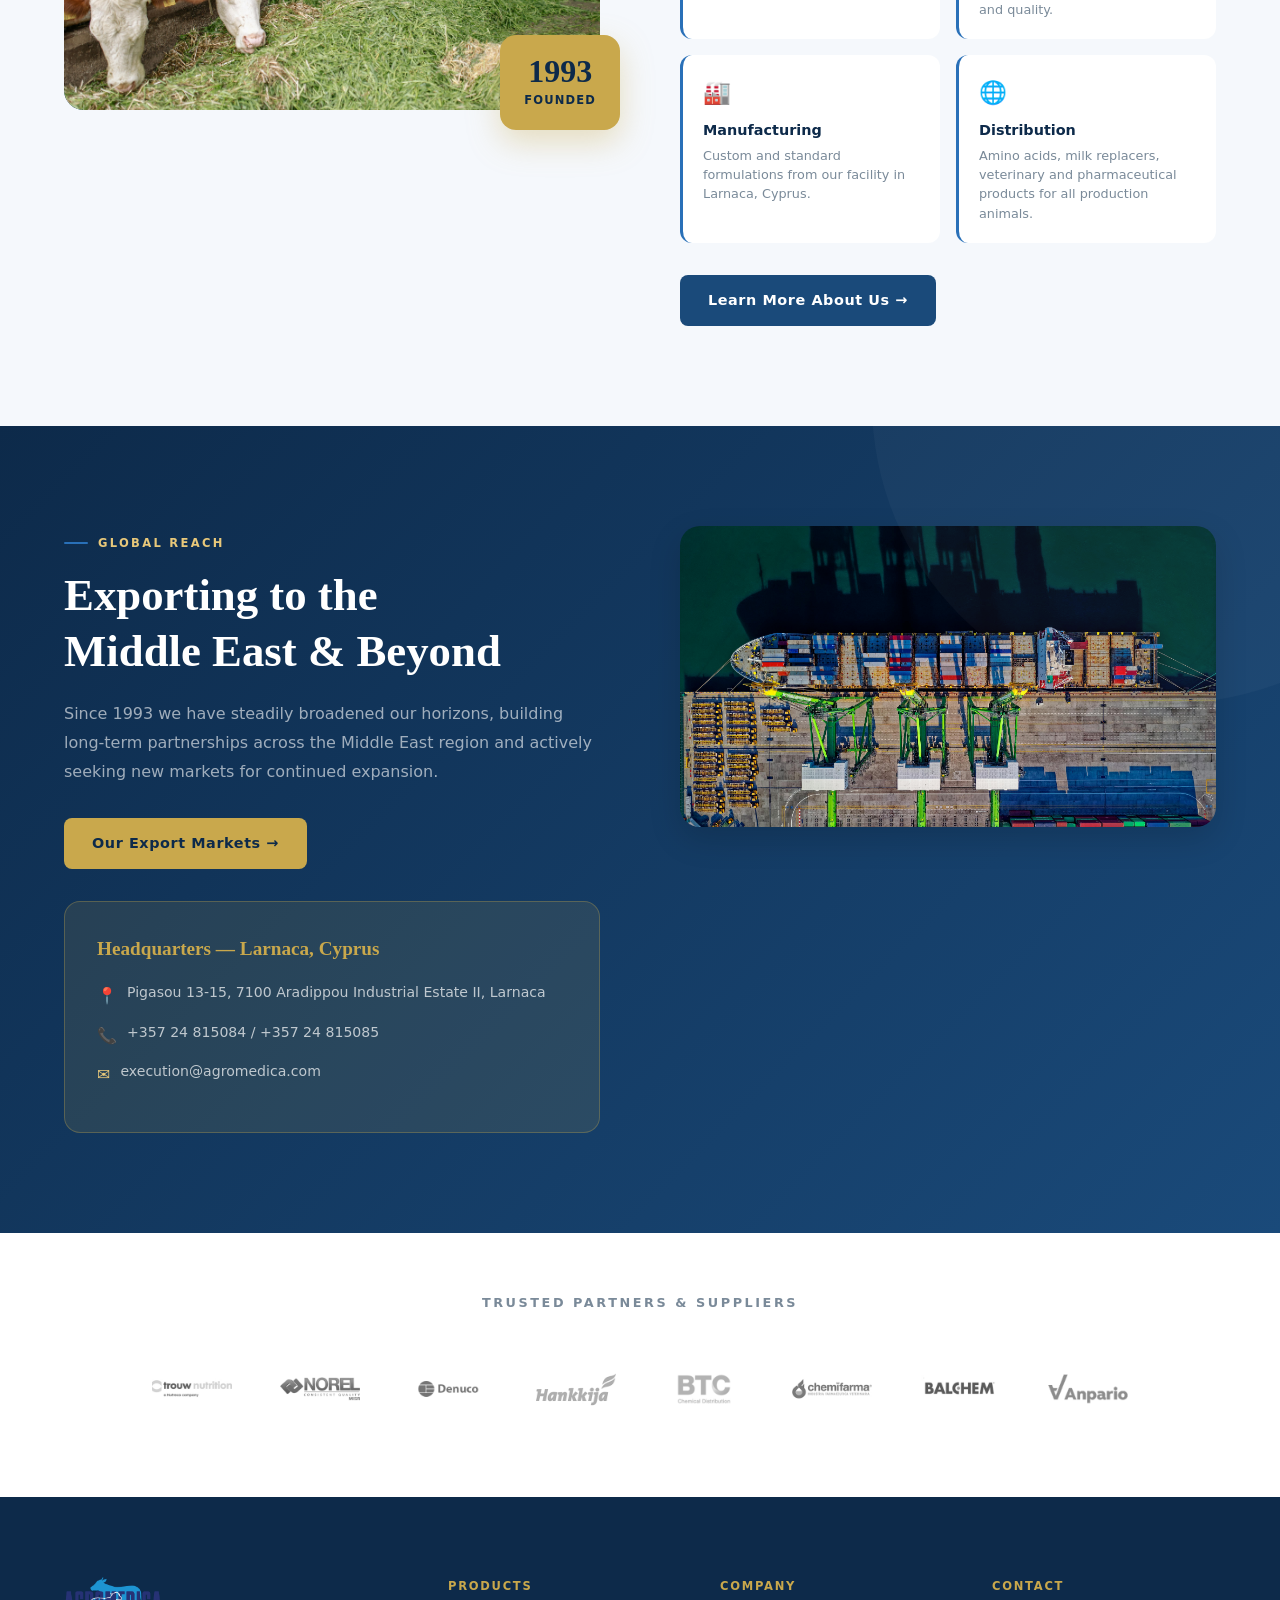
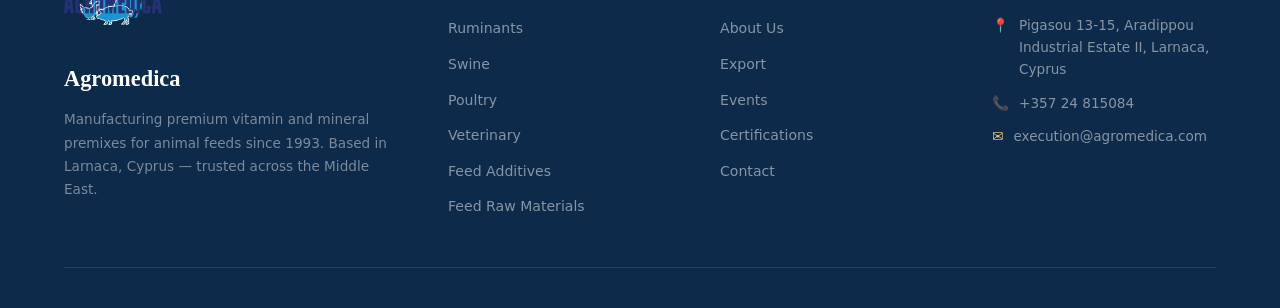
==== commit 7a4e6991: "Update vision statement to present/continuing tense" ====
--- a/index.html
+++ b/index.html
@@ -519,7 +519,7 @@
           <div class="pillar reveal">
             <div class="pillar-icon">🔭</div>
             <div class="pillar-title">Our Vision</div>
-            <div class="pillar-text">To be a leading producer of premixes and feed supplements in Cyprus and across the region.</div>
+            <div class="pillar-text">A leading producer of premixes and feed supplements in Cyprus and across the region — and committed to staying that way through continuous innovation and quality.</div>
           </div>
           <div class="pillar reveal">
             <div class="pillar-icon">🏭</div>
